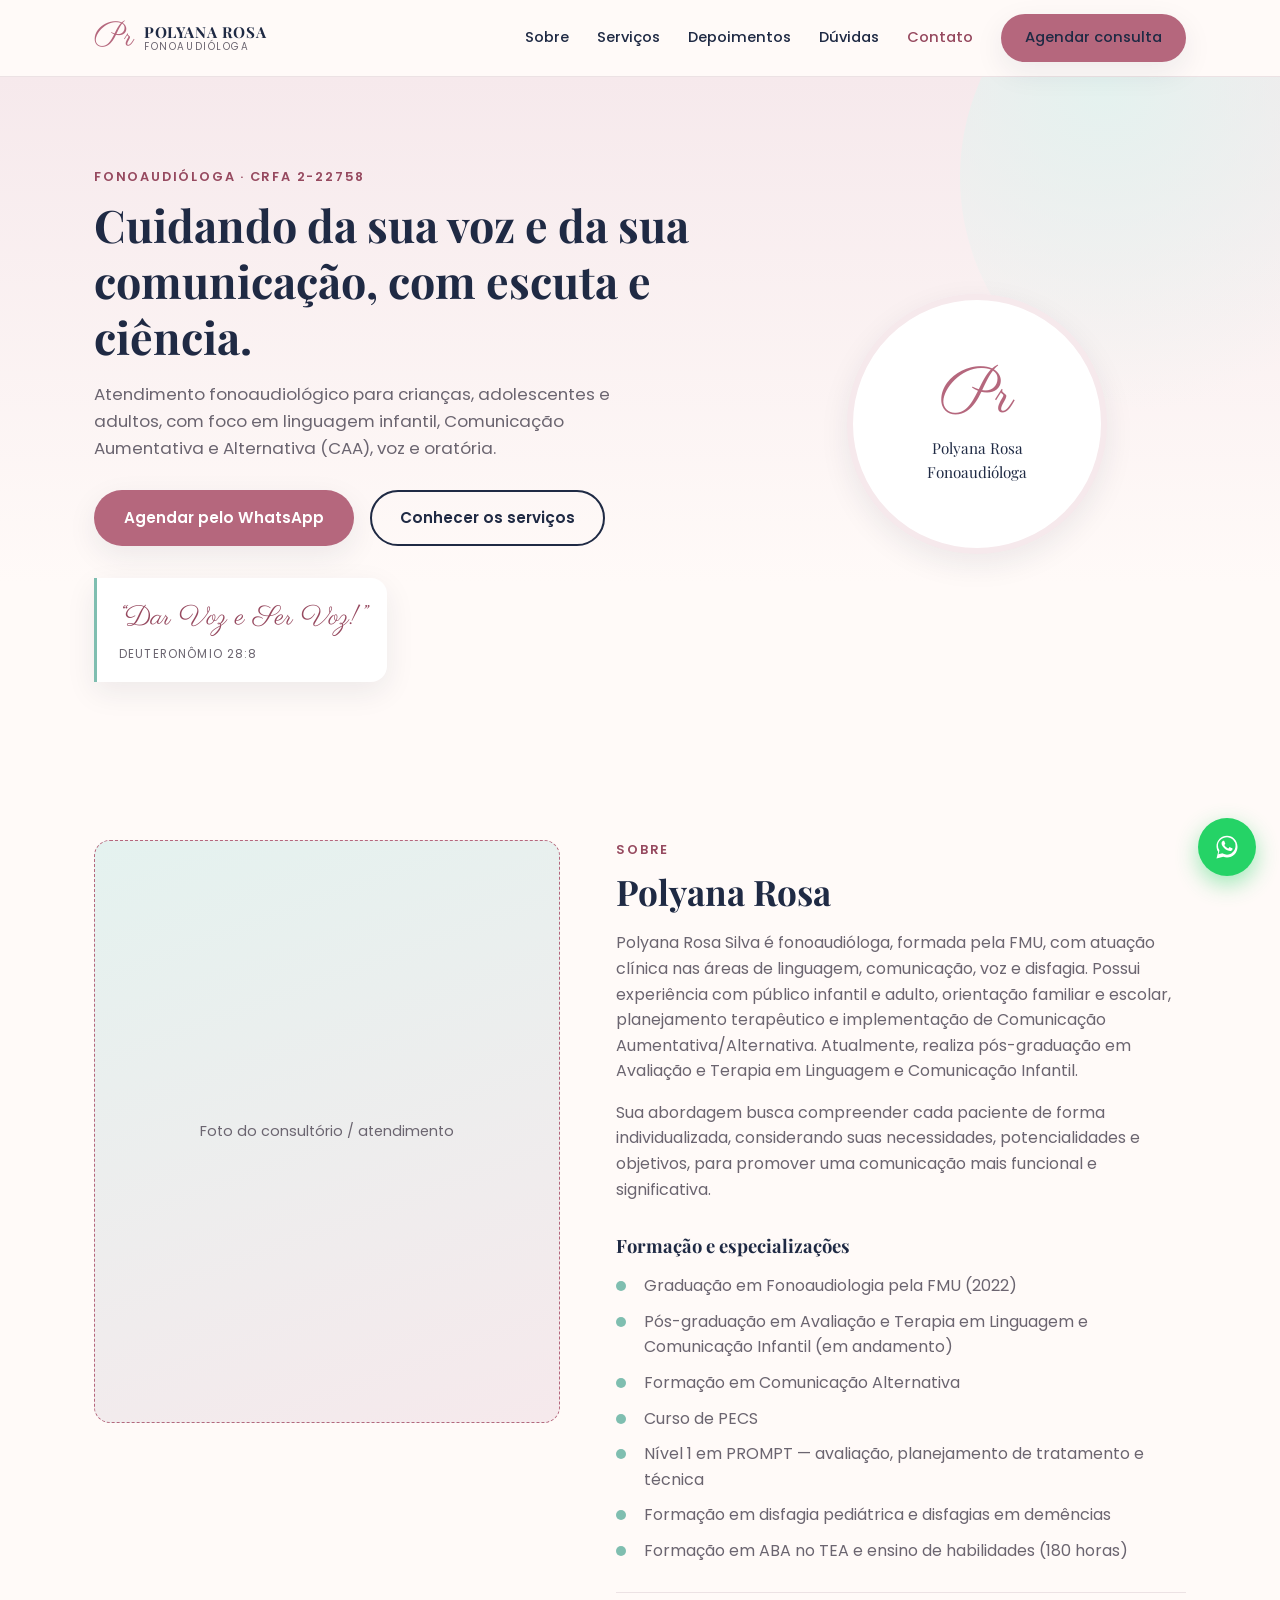
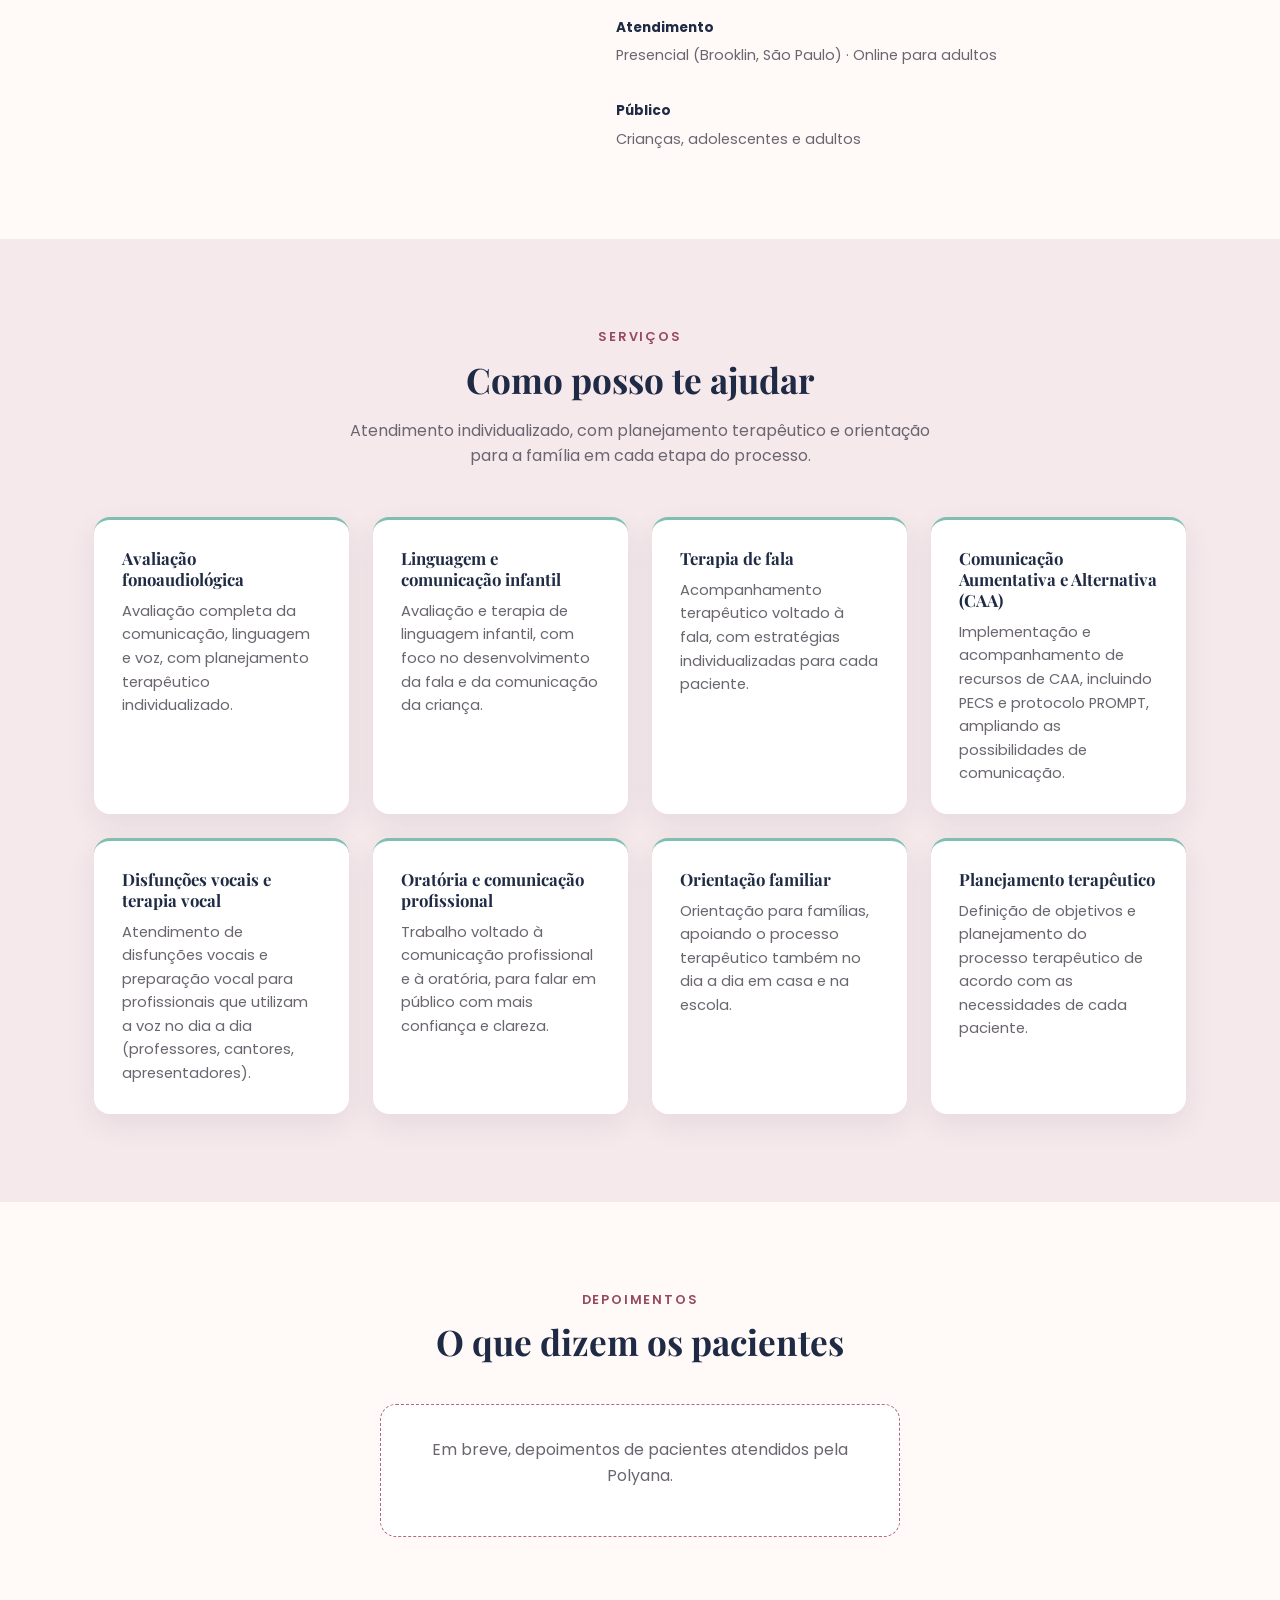
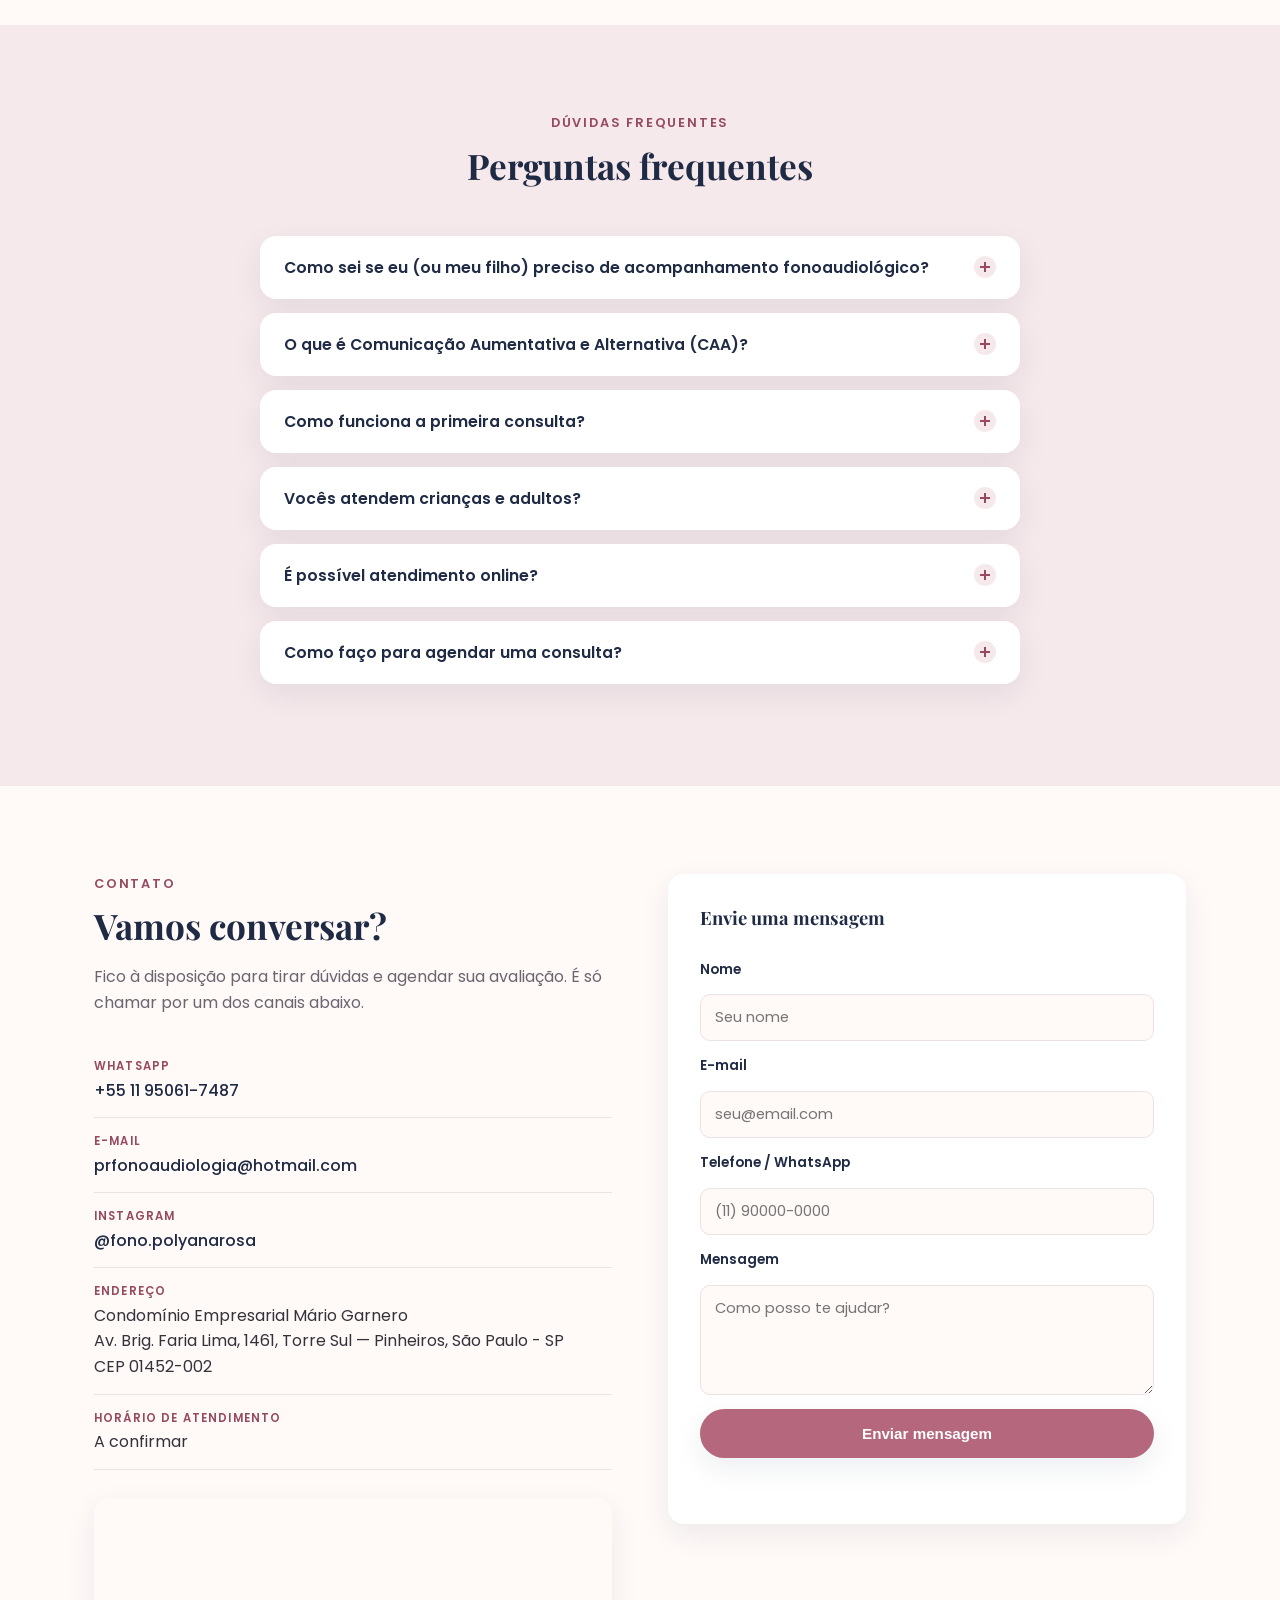
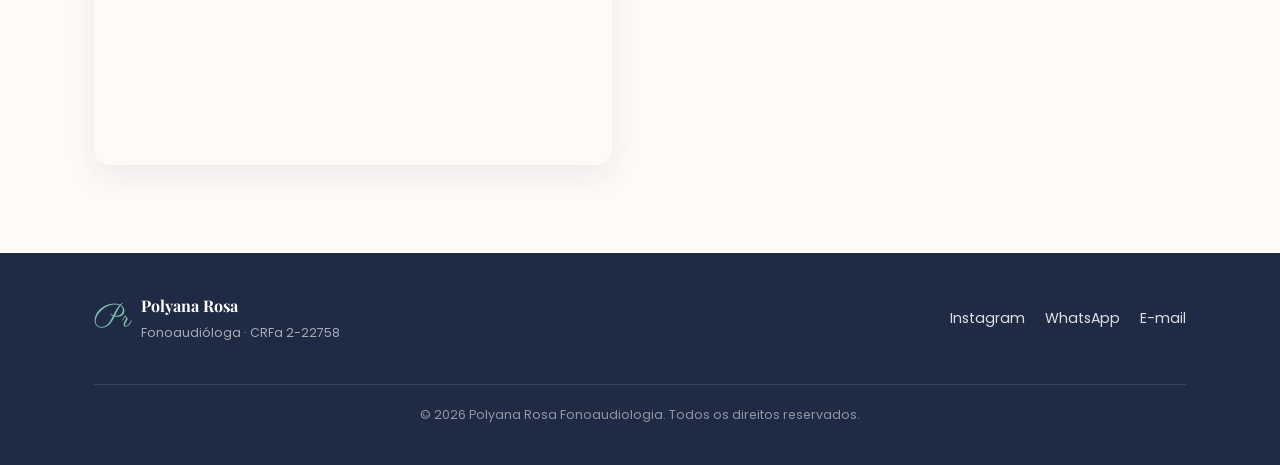
==== prfonoaudiologia-site/prfonoaudiologia-site/index.html @ d2ad6adc "add archives of project site poly fono add files projetct site version 0" ====
<!DOCTYPE html>
<html lang="pt-BR">
<head>
<meta charset="UTF-8">
<meta name="viewport" content="width=device-width, initial-scale=1.0">
<title>Polyana Rosa | Fonoaudióloga em Brooklin, São Paulo</title>
<meta name="description" content="Polyana Rosa, fonoaudióloga (CRFa 2-22758). Atendimento em linguagem infantil, Comunicação Alternativa (CAA), voz e oratória. Consultório no Brooklin, São Paulo.">

<!-- Open Graph / compartilhamento no WhatsApp e redes sociais -->
<meta property="og:type" content="website">
<meta property="og:title" content="Polyana Rosa | Fonoaudióloga">
<meta property="og:description" content="Dar Voz e Ser Voz! Atendimento fonoaudiológico em linguagem infantil, Comunicação Alternativa (CAA), voz e oratória. Brooklin, São Paulo.">
<meta property="og:url" content="https://www.prfonoaudiologia.com.br">
<meta property="og:image" content="https://www.prfonoaudiologia.com.br/assets/og-image.jpg">
<meta property="og:locale" content="pt_BR">

<!-- TROCAR: favicon -->
<link rel="icon" type="image/png" href="assets/favicon.png">

<link rel="preconnect" href="https://fonts.googleapis.com">
<link rel="preconnect" href="https://fonts.gstatic.com" crossorigin>
<link href="https://fonts.googleapis.com/css2?family=Parisienne&family=Playfair+Display:ital,wght@0,500;0,600;0,700;1,500;1,600&family=Poppins:wght@300;400;500;600;700&display=swap" rel="stylesheet">

<link rel="stylesheet" href="css/style.css">
</head>
<body>

<!-- ===== HEADER / NAVEGAÇÃO ===== -->
<header class="site-header" id="topo">
  <div class="container header-inner">
    <a href="#topo" class="logo">
      <span class="logo-script">Pr</span>
      <span class="logo-text">
        <strong>POLYANA ROSA</strong>
        <small>FONOAUDIÓLOGA</small>
      </span>
    </a>

    <nav class="main-nav" id="mainNav">
      <a href="#sobre">Sobre</a>
      <a href="#servicos">Serviços</a>
      <a href="#depoimentos">Depoimentos</a>
      <a href="#faq">Dúvidas</a>
      <a href="#contato">Contato</a>
      <a href="https://wa.me/5511950617487?text=Ol%C3%A1%2C%20Polyana!%20Vim%20pelo%20site%20e%20gostaria%20de%20agendar%20uma%20consulta." target="_blank" rel="noopener" class="btn btn-primary btn-nav">Agendar consulta</a>
    </nav>

    <button class="nav-toggle" id="navToggle" aria-label="Abrir menu" aria-expanded="false">
      <span></span><span></span><span></span>
    </button>
  </div>
</header>

<main>

  <!-- ===== HERO / INÍCIO ===== -->
  <section class="hero">
    <div class="hero-shape" aria-hidden="true"></div>
    <div class="container hero-inner">
      <div class="hero-text">
        <p class="eyebrow">Fonoaudióloga · CRFa 2-22758</p>
        <h1>Cuidando da sua voz e da sua comunicação, com escuta e ciência.</h1>
        <p class="hero-lede">
          Atendimento fonoaudiológico para crianças, adolescentes e adultos, com foco em
          linguagem infantil, Comunicação Aumentativa e Alternativa (CAA), voz e oratória.
        </p>
        <div class="hero-actions">
          <a href="https://wa.me/5511950617487?text=Ol%C3%A1%2C%20Polyana!%20Vim%20pelo%20site%20e%20gostaria%20de%20agendar%20uma%20consulta." target="_blank" rel="noopener" class="btn btn-primary">
            Agendar pelo WhatsApp
          </a>
          <a href="#servicos" class="btn btn-outline">Conhecer os serviços</a>
        </div>
        <blockquote class="hero-motto">
          “Dar Voz e Ser Voz!”
          <cite>Deuteronômio 28:8</cite>
        </blockquote>
      </div>

      <div class="hero-media">
        <!-- TROCAR: substituir por foto profissional da Polyana (retrato, fundo neutro).
             Enquanto não há foto definitiva, mantemos um selo/monograma decorativo. -->
        <div class="hero-badge">
          <span class="hero-badge-script">Pr</span>
          <span class="hero-badge-caption">Polyana Rosa<br>Fonoaudióloga</span>
        </div>
      </div>
    </div>
  </section>

  <!-- ===== SOBRE ===== -->
  <section id="sobre" class="section">
    <div class="container about-grid">
      <div class="about-media" aria-hidden="true">
        <!-- TROCAR: foto de atendimento (ex: Polyana usando prancha de CAA com paciente) -->
        <div class="about-media-placeholder">
          <span>Foto do consultório / atendimento</span>
        </div>
      </div>

      <div class="about-text">
        <p class="eyebrow">Sobre</p>
        <h2>Polyana Rosa</h2>
        <p>
          Polyana Rosa Silva é fonoaudióloga, formada pela FMU, com atuação clínica nas áreas de
          linguagem, comunicação, voz e disfagia. Possui experiência com público infantil e adulto,
          orientação familiar e escolar, planejamento terapêutico e implementação de Comunicação
          Aumentativa/Alternativa. Atualmente, realiza pós-graduação em Avaliação e Terapia em
          Linguagem e Comunicação Infantil.
        </p>
        <p>
          Sua abordagem busca compreender cada paciente de forma individualizada, considerando suas
          necessidades, potencialidades e objetivos, para promover uma comunicação mais funcional e
          significativa.
        </p>

        <h3 class="about-subtitle">Formação e especializações</h3>
        <ul class="check-list">
          <li>Graduação em Fonoaudiologia pela FMU (2022)</li>
          <li>Pós-graduação em Avaliação e Terapia em Linguagem e Comunicação Infantil (em andamento)</li>
          <li>Formação em Comunicação Alternativa</li>
          <li>Curso de PECS</li>
          <li>Nível 1 em PROMPT — avaliação, planejamento de tratamento e técnica</li>
          <li>Formação em disfagia pediátrica e disfagias em demências</li>
          <li>Formação em ABA no TEA e ensino de habilidades (180 horas)</li>
        </ul>

        <div class="about-meta">
          <div>
            <strong>Atendimento</strong>
            <span>Presencial (Brooklin, São Paulo) · Online para adultos</span>
          </div>
          <div>
            <strong>Público</strong>
            <span>Crianças, adolescentes e adultos</span>
          </div>
        </div>
      </div>
    </div>
  </section>

  <!-- ===== SERVIÇOS ===== -->
  <section id="servicos" class="section section-tint">
    <div class="container">
      <p class="eyebrow center">Serviços</p>
      <h2 class="center">Como posso te ajudar</h2>
      <p class="section-lede center">
        Atendimento individualizado, com planejamento terapêutico e orientação para a família em
        cada etapa do processo.
      </p>

      <div class="services-grid">
        <article class="service-card">
          <h3>Avaliação fonoaudiológica</h3>
          <p>Avaliação completa da comunicação, linguagem e voz, com planejamento terapêutico individualizado.</p>
        </article>

        <article class="service-card">
          <h3>Linguagem e comunicação infantil</h3>
          <p>Avaliação e terapia de linguagem infantil, com foco no desenvolvimento da fala e da comunicação da criança.</p>
        </article>

        <article class="service-card">
          <h3>Terapia de fala</h3>
          <p>Acompanhamento terapêutico voltado à fala, com estratégias individualizadas para cada paciente.</p>
        </article>

        <article class="service-card">
          <h3>Comunicação Aumentativa e Alternativa (CAA)</h3>
          <p>Implementação e acompanhamento de recursos de CAA, incluindo PECS e protocolo PROMPT, ampliando as possibilidades de comunicação.</p>
        </article>

        <article class="service-card">
          <h3>Disfunções vocais e terapia vocal</h3>
          <p>Atendimento de disfunções vocais e preparação vocal para profissionais que utilizam a voz no dia a dia (professores, cantores, apresentadores).</p>
        </article>

        <article class="service-card">
          <h3>Oratória e comunicação profissional</h3>
          <p>Trabalho voltado à comunicação profissional e à oratória, para falar em público com mais confiança e clareza.</p>
        </article>

        <article class="service-card">
          <h3>Orientação familiar</h3>
          <p>Orientação para famílias, apoiando o processo terapêutico também no dia a dia em casa e na escola.</p>
        </article>

        <article class="service-card">
          <h3>Planejamento terapêutico</h3>
          <p>Definição de objetivos e planejamento do processo terapêutico de acordo com as necessidades de cada paciente.</p>
        </article>
      </div>
    </div>
  </section>

  <!-- ===== DEPOIMENTOS ===== -->
  <section id="depoimentos" class="section">
    <div class="container">
      <p class="eyebrow center">Depoimentos</p>
      <h2 class="center">O que dizem os pacientes</h2>

      <!-- Seção preparada para receber depoimentos reais no futuro.
           Basta duplicar um .testimonial-card dentro de .testimonials-grid e preencher. -->
      <div class="testimonials-placeholder">
        <p>Em breve, depoimentos de pacientes atendidos pela Polyana.</p>
      </div>

      <!--
      <div class="testimonials-grid">
        <blockquote class="testimonial-card">
          <p>"Texto do depoimento aqui."</p>
          <cite>Nome do paciente / responsável</cite>
        </blockquote>
      </div>
      -->
    </div>
  </section>

  <!-- ===== FAQ ===== -->
  <section id="faq" class="section section-tint">
    <div class="container">
      <p class="eyebrow center">Dúvidas frequentes</p>
      <h2 class="center">Perguntas frequentes</h2>

      <div class="faq-list">
        <div class="faq-item">
          <button class="faq-question" aria-expanded="false">
            Como sei se eu (ou meu filho) preciso de acompanhamento fonoaudiológico?
            <span class="faq-icon" aria-hidden="true"></span>
          </button>
          <div class="faq-answer">
            <p>Sinais como atraso na fala, dificuldade para se comunicar, trocas na fala, alterações
            de voz ou dificuldade em ser compreendido são bons motivos para buscar uma avaliação.
            Na dúvida, uma avaliação inicial ajuda a entender se há necessidade de acompanhamento.</p>
          </div>
        </div>

        <div class="faq-item">
          <button class="faq-question" aria-expanded="false">
            O que é Comunicação Aumentativa e Alternativa (CAA)?
            <span class="faq-icon" aria-hidden="true"></span>
          </button>
          <div class="faq-answer">
            <p>A CAA reúne recursos e estratégias (como pranchas de comunicação, PECS e dispositivos)
            que ampliam a comunicação de pessoas com dificuldade para se expressar verbalmente. Ela
            não substitui a fala — pelo contrário, pode estimulá-la — e é indicada caso a caso, após
            avaliação.</p>
          </div>
        </div>

        <div class="faq-item">
          <button class="faq-question" aria-expanded="false">
            Como funciona a primeira consulta?
            <span class="faq-icon" aria-hidden="true"></span>
          </button>
          <div class="faq-answer">
            <p>A primeira consulta é dedicada à avaliação: entender a história, as queixas e as
            necessidades do paciente (ou da criança e da família) para, a partir disso, montar um
            plano terapêutico individualizado.</p>
          </div>
        </div>

        <div class="faq-item">
          <button class="faq-question" aria-expanded="false">
            Vocês atendem crianças e adultos?
            <span class="faq-icon" aria-hidden="true"></span>
          </button>
          <div class="faq-answer">
            <p>Sim. O atendimento é voltado a crianças, adolescentes e adultos, com abordagem e
            objetivos terapêuticos adaptados a cada faixa etária e necessidade.</p>
          </div>
        </div>

        <div class="faq-item">
          <button class="faq-question" aria-expanded="false">
            É possível atendimento online?
            <span class="faq-icon" aria-hidden="true"></span>
          </button>
          <div class="faq-answer">
            <p>O atendimento é majoritariamente presencial, no consultório no Brooklin (São Paulo).
            O formato online está disponível apenas para pacientes adultos.</p>
          </div>
        </div>

        <div class="faq-item">
          <button class="faq-question" aria-expanded="false">
            Como faço para agendar uma consulta?
            <span class="faq-icon" aria-hidden="true"></span>
          </button>
          <div class="faq-answer">
            <p>O jeito mais rápido é chamar no WhatsApp pelo botão espalhado pelo site — é só
            clicar em "Agendar pelo WhatsApp" para iniciar a conversa.</p>
          </div>
        </div>
      </div>
    </div>
  </section>

  <!-- ===== CONTATO ===== -->
  <section id="contato" class="section">
    <div class="container contact-grid">
      <div class="contact-info">
        <p class="eyebrow">Contato</p>
        <h2>Vamos conversar?</h2>
        <p class="section-lede">
          Fico à disposição para tirar dúvidas e agendar sua avaliação. É só chamar por um dos
          canais abaixo.
        </p>

        <ul class="contact-list">
          <li>
            <span class="contact-label">WhatsApp</span>
            <a href="https://wa.me/5511950617487?text=Ol%C3%A1%2C%20Polyana!%20Vim%20pelo%20site%20e%20gostaria%20de%20agendar%20uma%20consulta." target="_blank" rel="noopener">+55 11 95061-7487</a>
          </li>
          <li>
            <span class="contact-label">E-mail</span>
            <a href="mailto:prfonoaudiologia@hotmail.com">prfonoaudiologia@hotmail.com</a>
          </li>
          <li>
            <span class="contact-label">Instagram</span>
            <a href="https://www.instagram.com/fono.polyanarosa/" target="_blank" rel="noopener">@fono.polyanarosa</a>
          </li>
          <li>
            <span class="contact-label">Endereço</span>
            <span>Condomínio Empresarial Mário Garnero<br>
            Av. Brig. Faria Lima, 1461, Torre Sul — Pinheiros, São Paulo - SP<br>
            CEP 01452-002</span>
          </li>
          <li>
            <span class="contact-label">Horário de atendimento</span>
            <!-- TROCAR: preencher horário de atendimento definitivo -->
            <span>A confirmar</span>
          </li>
        </ul>

        <div class="map-wrapper">
          <iframe
            title="Localização do consultório"
            src="https://www.google.com/maps?q=Av.+Brigadeiro+Faria+Lima,+1461+-+Pinheiros,+S%C3%A3o+Paulo+-+SP,+01452-002&output=embed"
            width="100%" height="260" style="border:0;" allowfullscreen="" loading="lazy" referrerpolicy="no-referrer-when-downgrade">
          </iframe>
        </div>
      </div>

      <div class="contact-form-wrapper">
        <!--
          Formulário de contato via Formspree (gratuito, sem precisar de servidor próprio).
          Passo a passo para ativar:
          1. Criar conta gratuita em https://formspree.io
          2. Criar um novo "Form" e copiar o endpoint (algo como https://formspree.io/f/xxxxxxx)
          3. Substituir "SEU_ENDPOINT_AQUI" abaixo pelo endpoint copiado.
        -->
        <form id="contactForm" class="contact-form" action="https://formspree.io/f/SEU_ENDPOINT_AQUI" method="POST">
          <h3>Envie uma mensagem</h3>

          <label for="name">Nome</label>
          <input type="text" id="name" name="name" required placeholder="Seu nome">

          <label for="email">E-mail</label>
          <input type="email" id="email" name="email" required placeholder="seu@email.com">

          <label for="phone">Telefone / WhatsApp</label>
          <input type="tel" id="phone" name="phone" placeholder="(11) 90000-0000">

          <label for="message">Mensagem</label>
          <textarea id="message" name="message" rows="4" required placeholder="Como posso te ajudar?"></textarea>

          <button type="submit" class="btn btn-primary btn-block">Enviar mensagem</button>
          <p class="form-status" id="formStatus" role="status"></p>
        </form>
      </div>
    </div>
  </section>

</main>

<!-- ===== FOOTER ===== -->
<footer class="site-footer">
  <div class="container footer-inner">
    <div class="footer-brand">
      <span class="logo-script">Pr</span>
      <div>
        <strong>Polyana Rosa</strong>
        <span>Fonoaudióloga · CRFa 2-22758</span>
      </div>
    </div>

    <div class="footer-social">
      <a href="https://www.instagram.com/fono.polyanarosa/" target="_blank" rel="noopener" aria-label="Instagram">Instagram</a>
      <a href="https://wa.me/5511950617487" target="_blank" rel="noopener" aria-label="WhatsApp">WhatsApp</a>
      <a href="mailto:prfonoaudiologia@hotmail.com" aria-label="E-mail">E-mail</a>
    </div>

    <p class="footer-copy">&copy; <span id="year"></span> Polyana Rosa Fonoaudiologia. Todos os direitos reservados.</p>
  </div>
</footer>

<!-- Botão flutuante de WhatsApp -->
<a class="whatsapp-float" href="https://wa.me/5511950617487?text=Ol%C3%A1%2C%20Polyana!%20Vim%20pelo%20site%20e%20gostaria%20de%20agendar%20uma%20consulta." target="_blank" rel="noopener" aria-label="Conversar no WhatsApp">
  <svg viewBox="0 0 32 32" width="28" height="28" aria-hidden="true"><path fill="currentColor" d="M16.01 3C9.38 3 4 8.38 4 15.01c0 2.39.7 4.61 1.9 6.48L4 29l7.68-1.85a11.9 11.9 0 0 0 4.33.81h.01c6.63 0 12.01-5.38 12.01-12.01C28.03 8.38 22.65 3 16.01 3zm0 21.8h-.01c-1.7 0-3.37-.46-4.83-1.33l-.35-.2-4.55 1.1 1.12-4.44-.23-.36a9.75 9.75 0 0 1-1.5-5.56C5.66 9.47 10.29 4.84 16.01 4.84c2.6 0 5.05 1.02 6.89 2.86a9.68 9.68 0 0 1 2.85 6.9c0 5.62-4.63 10.2-9.74 10.2zm5.62-7.65c-.31-.15-1.82-.9-2.1-1-.28-.1-.49-.15-.69.15-.2.31-.79 1-.97 1.2-.18.21-.36.23-.67.08-.31-.15-1.29-.47-2.46-1.51-.91-.81-1.52-1.81-1.7-2.12-.18-.31-.02-.47.13-.62.14-.14.31-.36.46-.54.15-.18.2-.31.31-.51.1-.21.05-.39-.02-.54-.08-.15-.69-1.66-.94-2.28-.25-.6-.5-.52-.69-.53h-.59c-.2 0-.54.08-.82.39-.28.31-1.08 1.05-1.08 2.57s1.1 2.98 1.25 3.19c.15.21 2.17 3.32 5.26 4.65.74.32 1.31.51 1.76.65.74.24 1.41.2 1.94.12.59-.09 1.82-.74 2.08-1.46.26-.72.26-1.33.18-1.46-.08-.13-.28-.21-.59-.36z"/></svg>
</a>

<script src="js/script.js"></script>
</body>
</html>
---- prfonoaudiologia-site/prfonoaudiologia-site/css/style.css ----
/* =========================================================
   Polyana Rosa Fonoaudiologia — estilos
   Paleta: rosé (principal), azul-marinho e verde-água (apoio)
   ========================================================= */

:root {
  --rose: #b5677d;
  --rose-dark: #96495f;
  --rose-light: #f6e9ec;
  --navy: #1f2a44;
  --teal: #7fbeb0;
  --teal-light: #e4f2ef;
  --cream: #fffaf8;
  --white: #ffffff;
  --text: #33313a;
  --text-light: #6b6570;
  --border: #ece2e4;

  --font-script: 'Parisienne', cursive;
  --font-heading: 'Playfair Display', serif;
  --font-body: 'Poppins', sans-serif;

  --radius: 16px;
  --shadow: 0 10px 30px rgba(31, 42, 68, 0.08);
}

* { box-sizing: border-box; }

html { scroll-behavior: smooth; }

body {
  margin: 0;
  font-family: var(--font-body);
  color: var(--text);
  background: var(--cream);
  line-height: 1.6;
}

img { max-width: 100%; display: block; }

.container {
  max-width: 1140px;
  margin: 0 auto;
  padding: 0 24px;
}

h1, h2, h3 {
  font-family: var(--font-heading);
  color: var(--navy);
  margin: 0 0 16px;
  line-height: 1.25;
}

h1 { font-size: clamp(2rem, 4vw, 2.8rem); }
h2 { font-size: clamp(1.6rem, 3vw, 2.2rem); }
h3 { font-size: 1.15rem; }

p { margin: 0 0 16px; color: var(--text-light); }

a { color: var(--rose-dark); text-decoration: none; }

.eyebrow {
  font-size: 0.8rem;
  letter-spacing: 0.14em;
  text-transform: uppercase;
  color: var(--rose-dark);
  font-weight: 600;
  margin-bottom: 10px;
}

.center { text-align: center; margin-left: auto; margin-right: auto; }
.section-lede.center { max-width: 620px; }

.section { padding: 88px 0; }
.section-tint { background: var(--rose-light); }

/* ---------- Botões ---------- */
.btn {
  display: inline-flex;
  align-items: center;
  justify-content: center;
  gap: 8px;
  padding: 14px 28px;
  border-radius: 999px;
  font-weight: 600;
  font-size: 0.95rem;
  border: 2px solid transparent;
  cursor: pointer;
  transition: transform 0.15s ease, box-shadow 0.15s ease, background 0.2s ease, color 0.2s ease;
}
.btn-primary {
  background: var(--rose);
  color: var(--white);
  box-shadow: var(--shadow);
}
.btn-primary:hover { background: var(--rose-dark); transform: translateY(-2px); }
.btn-outline {
  background: transparent;
  border-color: var(--navy);
  color: var(--navy);
}
.btn-outline:hover { background: var(--navy); color: var(--white); transform: translateY(-2px); }
.btn-block { width: 100%; }

/* ---------- Header ---------- */
.site-header {
  position: sticky;
  top: 0;
  z-index: 50;
  background: rgba(255, 250, 248, 0.92);
  backdrop-filter: blur(6px);
  border-bottom: 1px solid var(--border);
}

.header-inner {
  display: flex;
  align-items: center;
  justify-content: space-between;
  padding: 14px 24px;
}

.logo {
  display: flex;
  align-items: center;
  gap: 10px;
}
.logo-script {
  font-family: var(--font-script);
  font-size: 2.1rem;
  color: var(--rose);
  line-height: 1;
}
.logo-text {
  display: flex;
  flex-direction: column;
  line-height: 1.2;
}
.logo-text strong {
  font-family: var(--font-heading);
  font-size: 0.95rem;
  color: var(--navy);
  letter-spacing: 0.04em;
}
.logo-text small {
  font-size: 0.62rem;
  letter-spacing: 0.16em;
  color: var(--text-light);
}

.main-nav {
  display: flex;
  align-items: center;
  gap: 28px;
}
.main-nav a {
  color: var(--navy);
  font-size: 0.92rem;
  font-weight: 500;
}
.main-nav a:hover, .main-nav a.active { color: var(--rose-dark); }
.btn-nav { padding: 10px 22px; }

.nav-toggle {
  display: none;
  flex-direction: column;
  justify-content: center;
  gap: 5px;
  width: 40px;
  height: 40px;
  background: none;
  border: none;
  cursor: pointer;
}
.nav-toggle span {
  display: block;
  height: 2px;
  background: var(--navy);
  border-radius: 2px;
}

/* ---------- Hero ---------- */
.hero {
  position: relative;
  overflow: hidden;
  padding: 90px 0 70px;
  background: linear-gradient(180deg, var(--rose-light) 0%, var(--cream) 75%);
}
.hero-shape {
  position: absolute;
  top: -140px;
  right: -160px;
  width: 480px;
  height: 480px;
  border-radius: 50%;
  background: radial-gradient(circle at 30% 30%, var(--teal-light), transparent 70%);
  z-index: 0;
}
.hero-inner {
  position: relative;
  z-index: 1;
  display: grid;
  grid-template-columns: 1.2fr 0.8fr;
  gap: 48px;
  align-items: center;
}
.hero-lede { font-size: 1.05rem; max-width: 520px; }
.hero-actions {
  display: flex;
  flex-wrap: wrap;
  gap: 16px;
  margin: 28px 0 32px;
}
.hero-motto {
  margin: 0;
  padding: 18px 22px;
  border-left: 3px solid var(--teal);
  background: var(--white);
  border-radius: 0 var(--radius) var(--radius) 0;
  font-family: var(--font-script);
  font-size: 1.7rem;
  color: var(--rose-dark);
  box-shadow: var(--shadow);
  display: inline-block;
}
.hero-motto cite {
  display: block;
  font-family: var(--font-body);
  font-style: normal;
  font-size: 0.72rem;
  letter-spacing: 0.1em;
  text-transform: uppercase;
  color: var(--text-light);
  margin-top: 6px;
}

.hero-media { display: flex; justify-content: center; }
.hero-badge {
  width: 260px;
  height: 260px;
  border-radius: 50%;
  background: var(--white);
  border: 6px solid var(--rose-light);
  box-shadow: var(--shadow);
  display: flex;
  flex-direction: column;
  align-items: center;
  justify-content: center;
  text-align: center;
}
.hero-badge-script {
  font-family: var(--font-script);
  font-size: 4rem;
  color: var(--rose);
  line-height: 1;
}
.hero-badge-caption {
  margin-top: 8px;
  font-family: var(--font-heading);
  font-size: 0.95rem;
  color: var(--navy);
}

/* ---------- Sobre ---------- */
.about-grid {
  display: grid;
  grid-template-columns: 0.9fr 1.1fr;
  gap: 56px;
  align-items: start;
}
.about-media-placeholder {
  aspect-ratio: 4 / 5;
  border-radius: var(--radius);
  background: linear-gradient(160deg, var(--teal-light), var(--rose-light));
  display: flex;
  align-items: center;
  justify-content: center;
  text-align: center;
  color: var(--text-light);
  font-size: 0.9rem;
  padding: 24px;
  border: 1px dashed var(--rose);
}
.about-subtitle { margin-top: 32px; }
.check-list { list-style: none; padding: 0; margin: 0 0 28px; }
.check-list li {
  position: relative;
  padding-left: 28px;
  margin-bottom: 10px;
  color: var(--text-light);
}
.check-list li::before {
  content: "";
  position: absolute;
  left: 0;
  top: 8px;
  width: 10px;
  height: 10px;
  border-radius: 50%;
  background: var(--teal);
}
.about-meta {
  display: flex;
  gap: 32px;
  flex-wrap: wrap;
  border-top: 1px solid var(--border);
  padding-top: 24px;
}
.about-meta strong { display: block; color: var(--navy); font-size: 0.85rem; margin-bottom: 4px; }
.about-meta span { color: var(--text-light); font-size: 0.9rem; }

/* ---------- Serviços ---------- */
.services-grid {
  display: grid;
  grid-template-columns: repeat(auto-fit, minmax(250px, 1fr));
  gap: 24px;
  margin-top: 48px;
}
.service-card {
  background: var(--white);
  border-radius: var(--radius);
  padding: 28px;
  box-shadow: var(--shadow);
  border-top: 3px solid var(--teal);
  transition: transform 0.2s ease;
}
.service-card:hover { transform: translateY(-4px); }
.service-card h3 { margin-bottom: 10px; font-size: 1.05rem; }
.service-card p { margin: 0; font-size: 0.92rem; }

/* ---------- Depoimentos ---------- */
.testimonials-placeholder {
  max-width: 520px;
  margin: 40px auto 0;
  text-align: center;
  padding: 32px;
  border: 1px dashed var(--rose);
  border-radius: var(--radius);
  color: var(--text-light);
  background: var(--white);
}
.testimonials-grid {
  display: grid;
  grid-template-columns: repeat(auto-fit, minmax(260px, 1fr));
  gap: 24px;
  margin-top: 40px;
}
.testimonial-card {
  background: var(--white);
  border-radius: var(--radius);
  padding: 26px;
  box-shadow: var(--shadow);
  margin: 0;
}
.testimonial-card cite {
  display: block;
  margin-top: 12px;
  font-style: normal;
  font-weight: 600;
  color: var(--navy);
  font-size: 0.85rem;
}

/* ---------- FAQ ---------- */
.faq-list { max-width: 760px; margin: 48px auto 0; }
.faq-item {
  background: var(--white);
  border-radius: var(--radius);
  margin-bottom: 14px;
  box-shadow: var(--shadow);
  overflow: hidden;
}
.faq-question {
  width: 100%;
  text-align: left;
  background: none;
  border: none;
  padding: 20px 24px;
  font-family: var(--font-body);
  font-weight: 600;
  font-size: 0.98rem;
  color: var(--navy);
  cursor: pointer;
  display: flex;
  align-items: center;
  justify-content: space-between;
  gap: 16px;
}
.faq-icon {
  flex-shrink: 0;
  width: 22px;
  height: 22px;
  border-radius: 50%;
  background: var(--rose-light);
  position: relative;
}
.faq-icon::before, .faq-icon::after {
  content: "";
  position: absolute;
  background: var(--rose-dark);
  top: 50%; left: 50%;
  transform: translate(-50%, -50%);
}
.faq-icon::before { width: 10px; height: 2px; }
.faq-icon::after { width: 2px; height: 10px; transition: transform 0.2s ease; }
.faq-question[aria-expanded="true"] .faq-icon::after { transform: translate(-50%, -50%) rotate(90deg) scaleY(0); }

.faq-answer {
  max-height: 0;
  overflow: hidden;
  transition: max-height 0.25s ease;
  padding: 0 24px;
}
.faq-answer p { margin: 0 0 20px; font-size: 0.92rem; }
.faq-item.open .faq-answer { max-height: 300px; }

/* ---------- Contato ---------- */
.contact-grid {
  display: grid;
  grid-template-columns: 1fr 1fr;
  gap: 56px;
  align-items: start;
}
.contact-list { list-style: none; padding: 0; margin: 28px 0; }
.contact-list li {
  display: flex;
  flex-direction: column;
  gap: 2px;
  padding: 14px 0;
  border-bottom: 1px solid var(--border);
}
.contact-label {
  font-size: 0.72rem;
  text-transform: uppercase;
  letter-spacing: 0.1em;
  color: var(--rose-dark);
  font-weight: 600;
}
.contact-list a { color: var(--navy); font-weight: 500; }
.map-wrapper {
  border-radius: var(--radius);
  overflow: hidden;
  box-shadow: var(--shadow);
  margin-top: 8px;
}

.contact-form {
  background: var(--white);
  border-radius: var(--radius);
  box-shadow: var(--shadow);
  padding: 32px;
  display: flex;
  flex-direction: column;
  gap: 14px;
}
.contact-form label { font-size: 0.85rem; font-weight: 600; color: var(--navy); }
.contact-form input, .contact-form textarea {
  width: 100%;
  padding: 12px 14px;
  border-radius: 10px;
  border: 1px solid var(--border);
  font-family: var(--font-body);
  font-size: 0.92rem;
  color: var(--text);
  background: var(--cream);
}
.contact-form input:focus, .contact-form textarea:focus {
  outline: none;
  border-color: var(--rose);
}
.form-status { font-size: 0.85rem; min-height: 20px; margin: 0; }

/* ---------- Footer ---------- */
.site-footer {
  background: var(--navy);
  color: rgba(255,255,255,0.85);
  padding: 40px 0;
}
.footer-inner {
  display: flex;
  flex-wrap: wrap;
  align-items: center;
  justify-content: space-between;
  gap: 20px;
}
.footer-brand {
  display: flex;
  align-items: center;
  gap: 10px;
}
.footer-brand .logo-script { font-size: 2rem; color: var(--teal); }
.footer-brand strong { display: block; color: var(--white); font-family: var(--font-heading); }
.footer-brand span { font-size: 0.78rem; color: rgba(255,255,255,0.6); }
.footer-social { display: flex; gap: 20px; }
.footer-social a { color: rgba(255,255,255,0.85); font-size: 0.88rem; }
.footer-social a:hover { color: var(--teal); }
.footer-copy {
  width: 100%;
  text-align: center;
  font-size: 0.78rem;
  color: rgba(255,255,255,0.5);
  margin: 20px 0 0;
  border-top: 1px solid rgba(255,255,255,0.12);
  padding-top: 20px;
}

/* ---------- Botão flutuante WhatsApp ---------- */
.whatsapp-float {
  position: fixed;
  bottom: 24px;
  right: 24px;
  width: 58px;
  height: 58px;
  border-radius: 50%;
  background: #25D366;
  color: var(--white);
  display: flex;
  align-items: center;
  justify-content: center;
  box-shadow: 0 8px 22px rgba(37, 211, 102, 0.45);
  z-index: 60;
  transition: transform 0.2s ease;
}
.whatsapp-float:hover { transform: scale(1.08); }

/* ---------- Responsivo ---------- */
@media (max-width: 900px) {
  .hero-inner { grid-template-columns: 1fr; }
  .hero-media { order: -1; }
  .about-grid { grid-template-columns: 1fr; }
  .contact-grid { grid-template-columns: 1fr; }
}

@media (max-width: 760px) {
  .main-nav {
    position: absolute;
    top: 100%;
    left: 0;
    right: 0;
    background: var(--white);
    flex-direction: column;
    align-items: flex-start;
    padding: 20px 24px 28px;
    gap: 16px;
    border-bottom: 1px solid var(--border);
    box-shadow: var(--shadow);
    display: none;
  }
  .main-nav.open { display: flex; }
  .btn-nav { width: 100%; text-align: center; }
  .nav-toggle { display: flex; }
  .section { padding: 64px 0; }
  .hero { padding-top: 48px; }
}
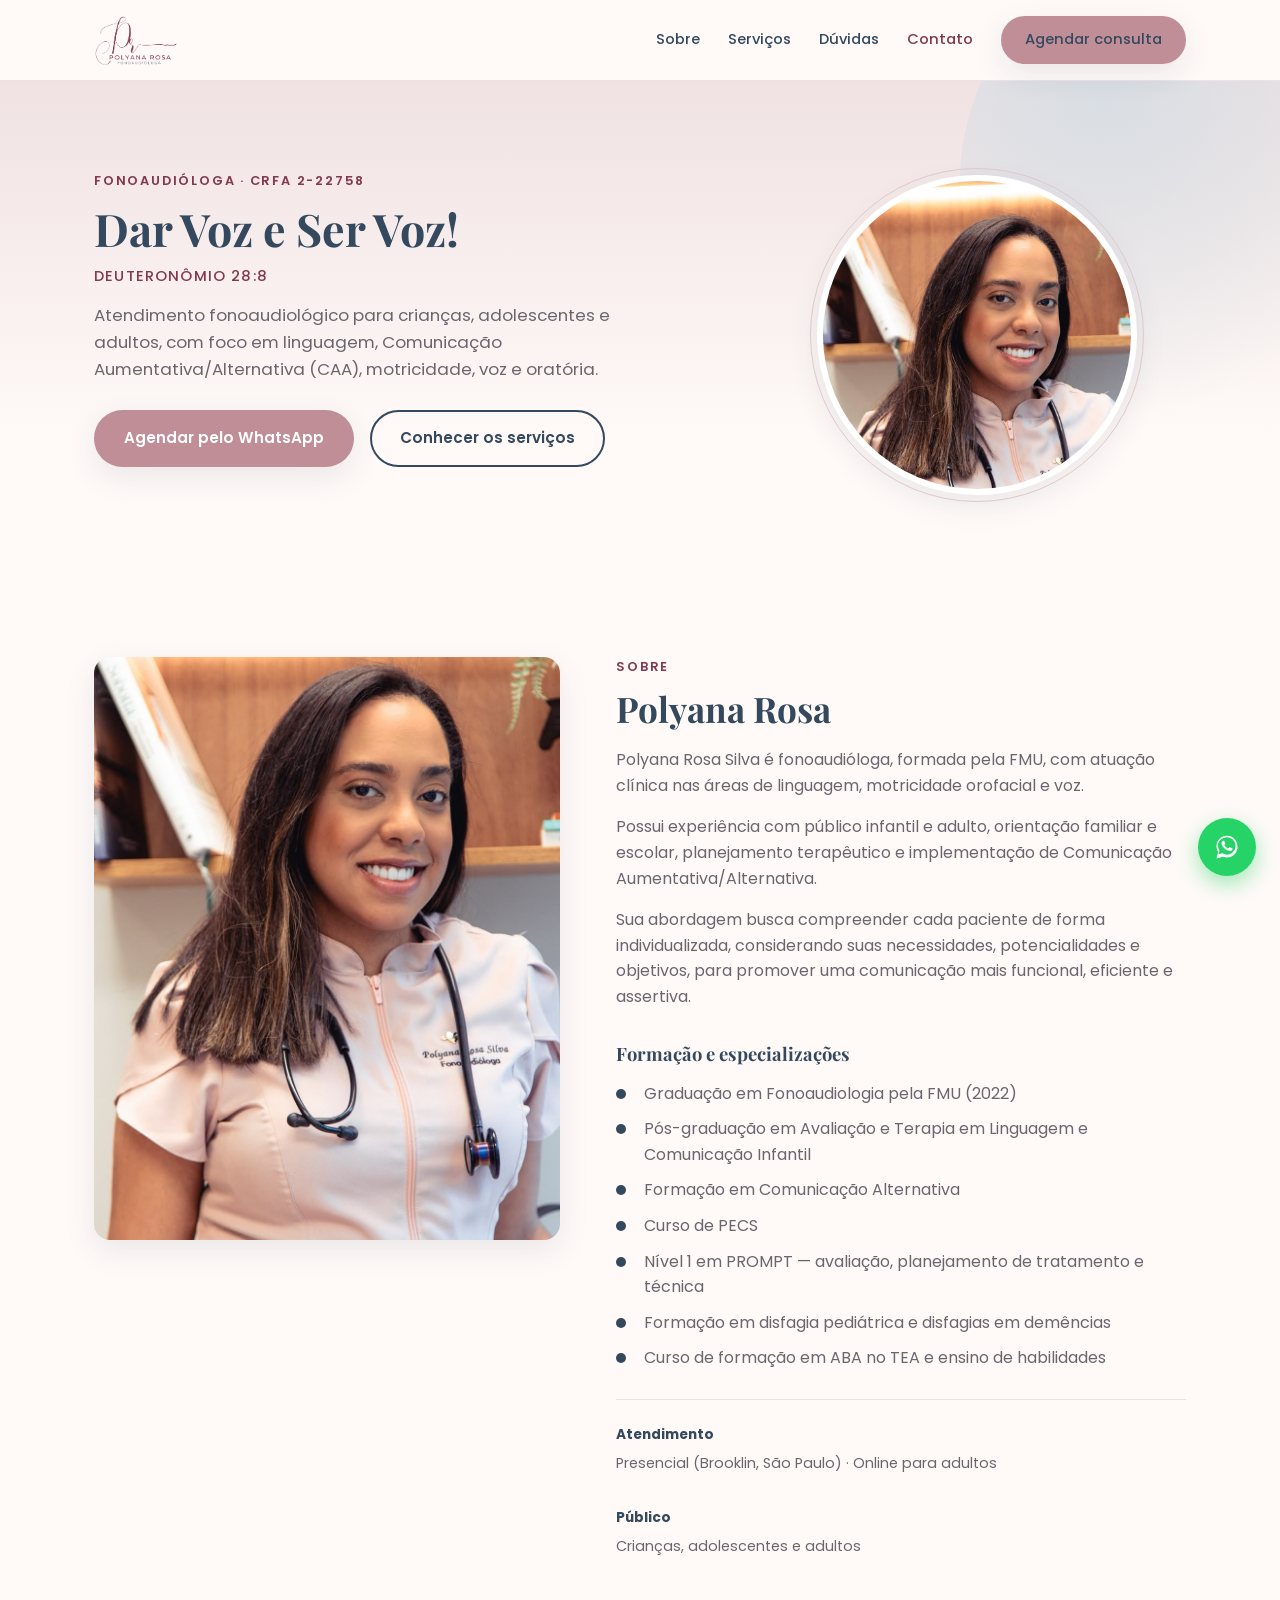
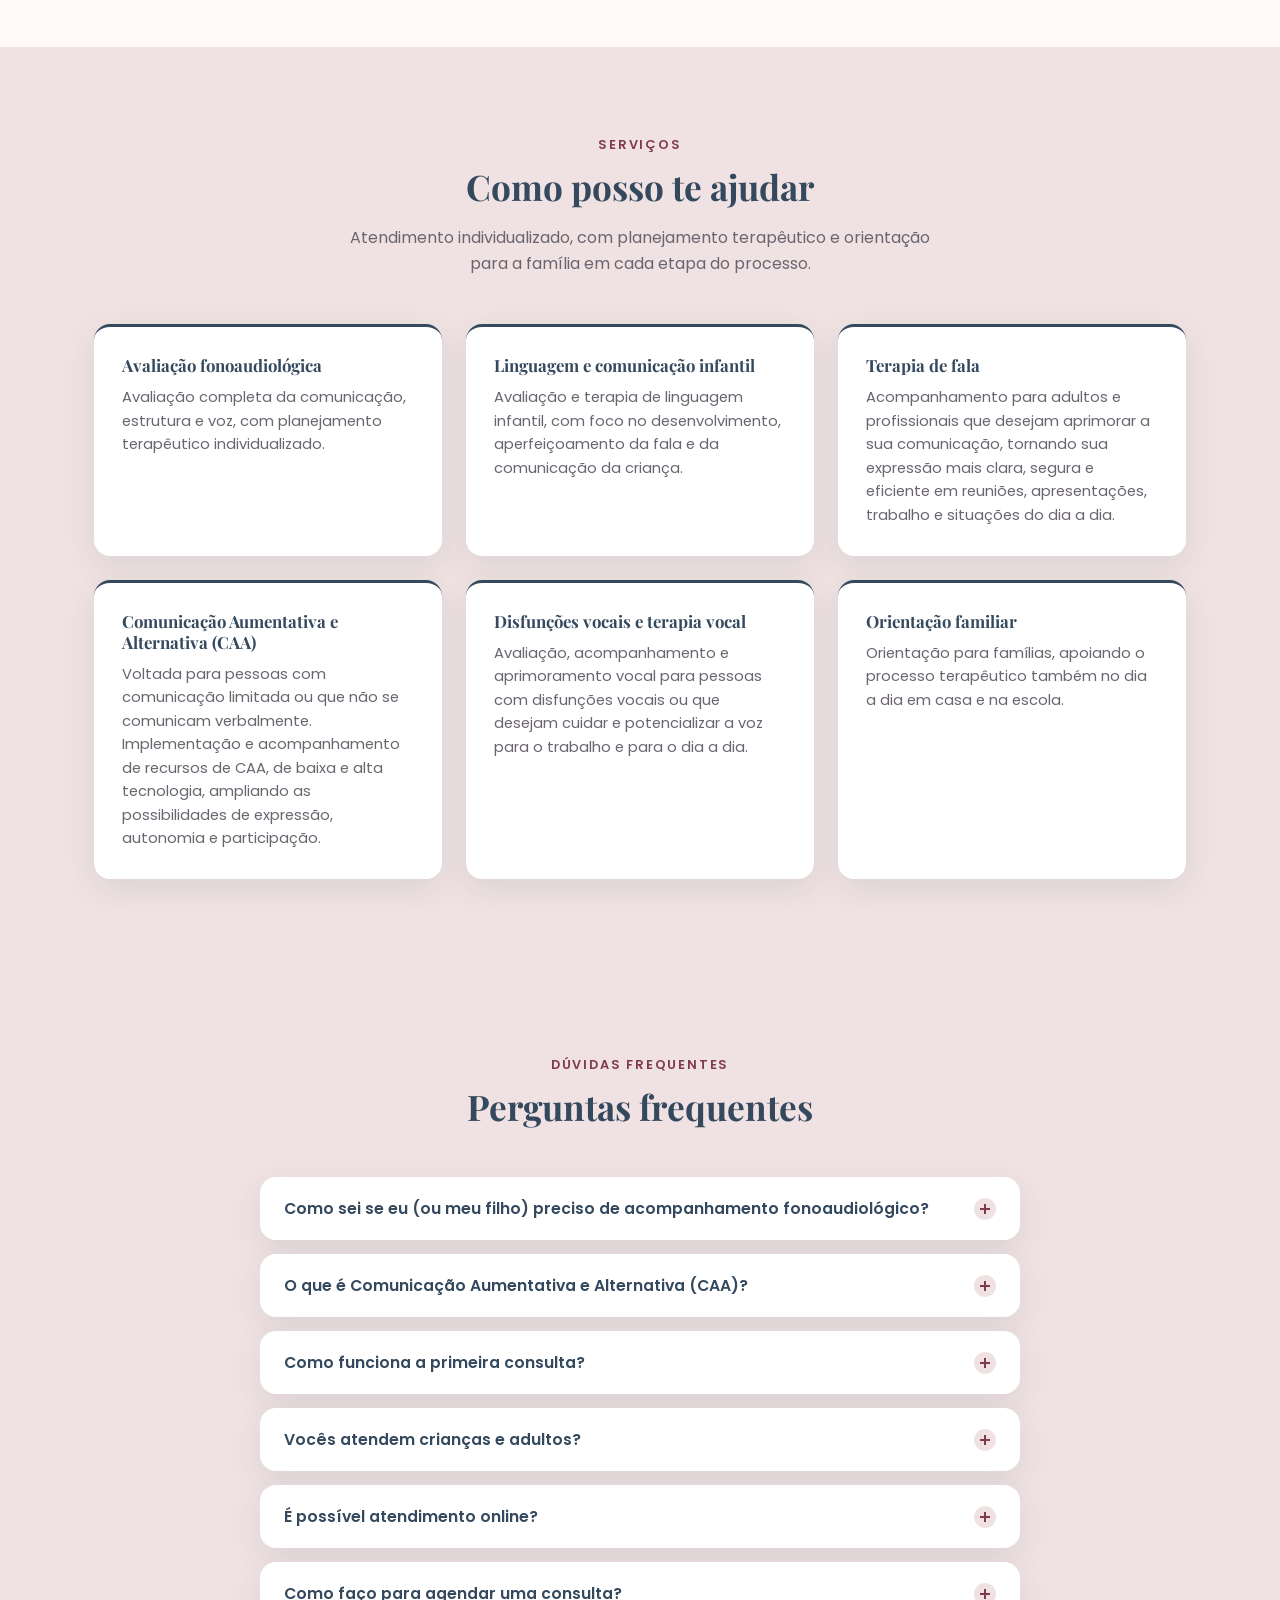
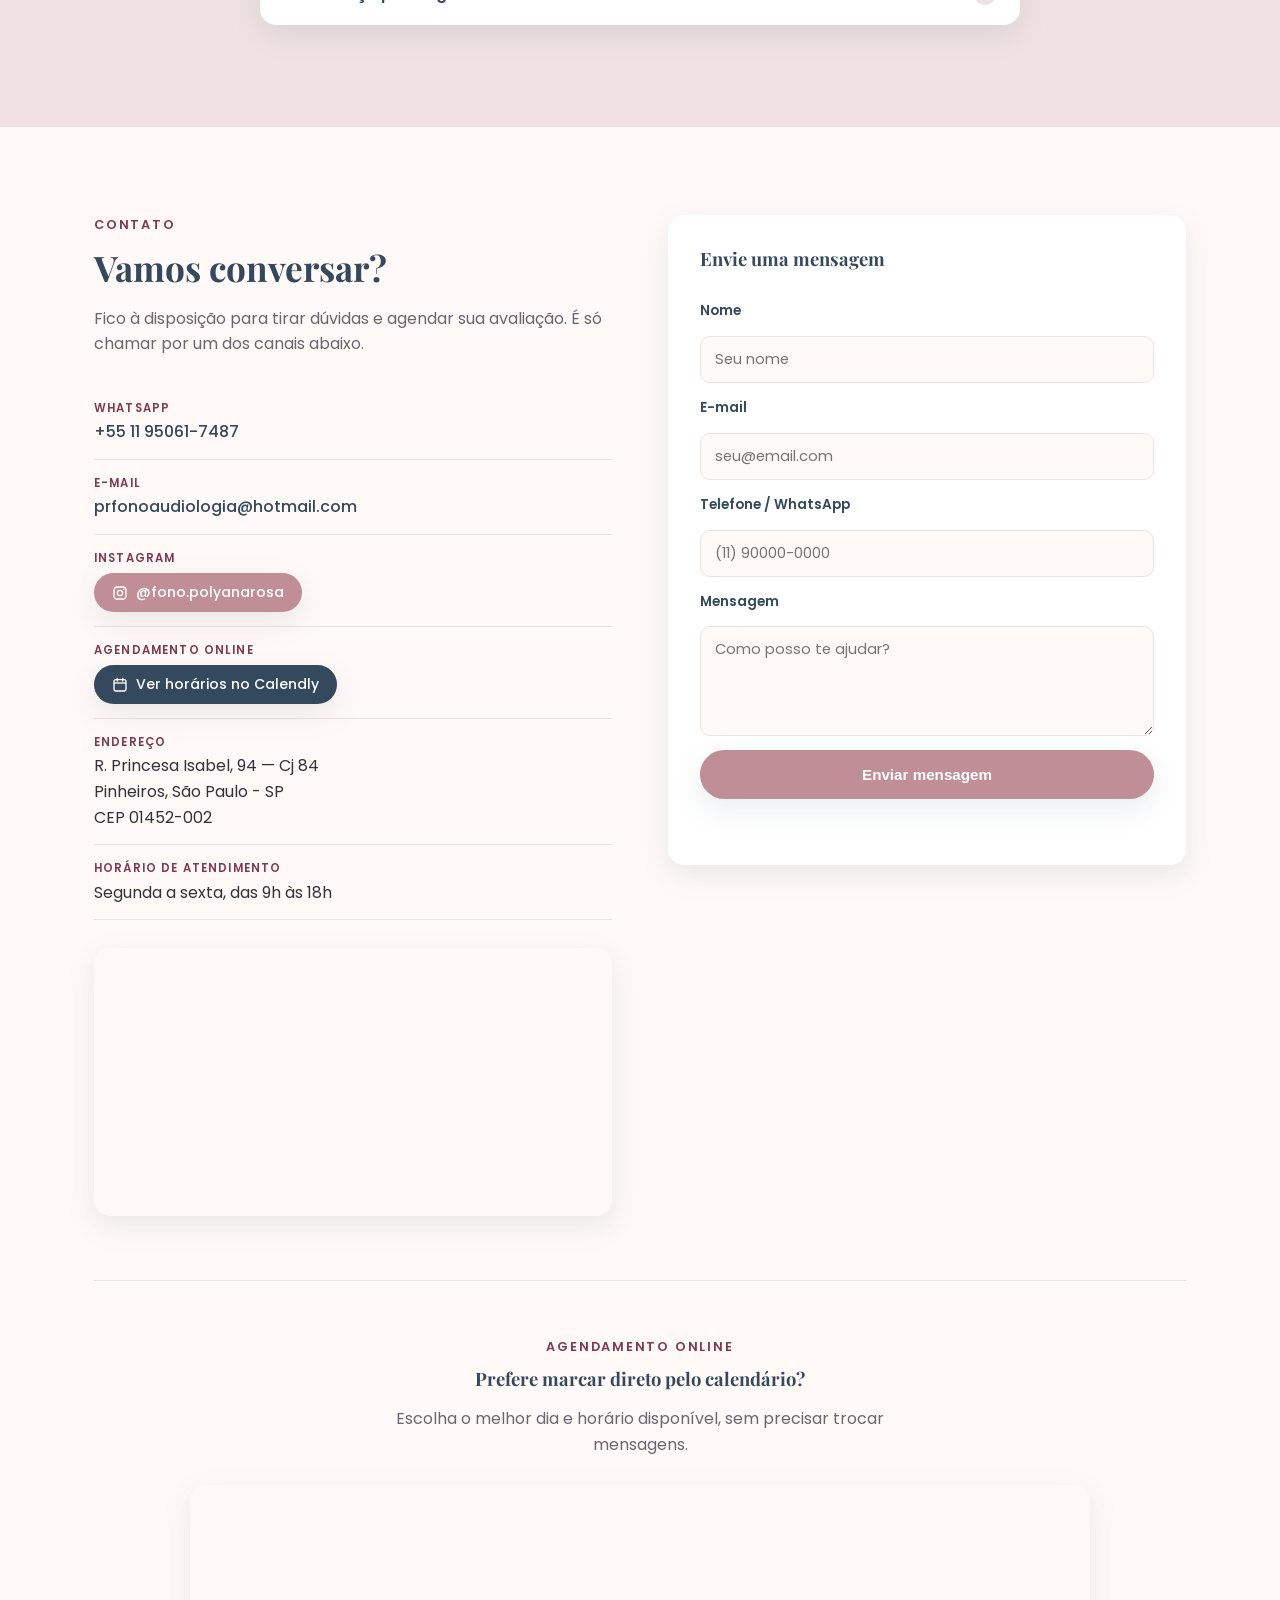
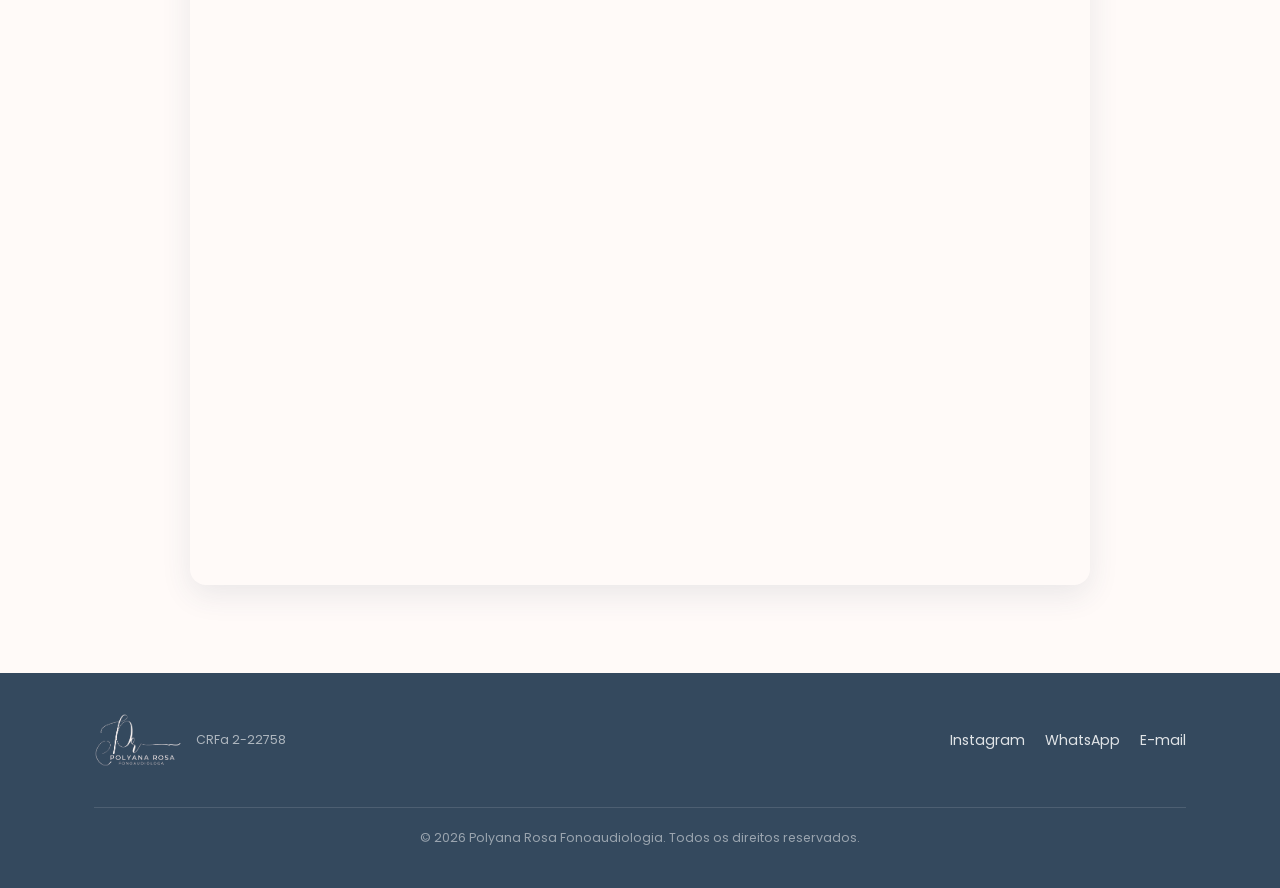
==== commit 946e0fcf: "update name from prnoaudiologia to prfono" ====
--- a/prfonoaudiologia-site/prfonoaudiologia-site/index.html
+++ b/prfonoaudiologia-site/prfonoaudiologia-site/index.html
@@ -10,8 +10,8 @@
 <meta property="og:type" content="website">
 <meta property="og:title" content="Polyana Rosa | Fonoaudióloga">
 <meta property="og:description" content="Dar Voz e Ser Voz! Atendimento fonoaudiológico em linguagem infantil, Comunicação Alternativa (CAA), voz e oratória. Brooklin, São Paulo.">
-<meta property="og:url" content="https://www.prfonoaudiologia.com.br">
-<meta property="og:image" content="https://www.prfonoaudiologia.com.br/assets/og-image.jpg">
+<meta property="og:url" content="https://www.prfono.com.br">
+<meta property="og:image" content="https://www.prfono.com.br/assets/og-image.jpg">
 <meta property="og:locale" content="pt_BR">
 
 <!-- TROCAR: favicon -->
@@ -29,17 +29,12 @@
 <header class="site-header" id="topo">
   <div class="container header-inner">
     <a href="#topo" class="logo">
-      <span class="logo-script">Pr</span>
-      <span class="logo-text">
-        <strong>POLYANA ROSA</strong>
-        <small>FONOAUDIÓLOGA</small>
-      </span>
+      <img src="assets/logo-full-wine.png" alt="Polyana Rosa Fonoaudióloga" class="logo-img">
     </a>
 
     <nav class="main-nav" id="mainNav">
       <a href="#sobre">Sobre</a>
       <a href="#servicos">Serviços</a>
-      <a href="#depoimentos">Depoimentos</a>
       <a href="#faq">Dúvidas</a>
       <a href="#contato">Contato</a>
       <a href="https://wa.me/5511950617487?text=Ol%C3%A1%2C%20Polyana!%20Vim%20pelo%20site%20e%20gostaria%20de%20agendar%20uma%20consulta." target="_blank" rel="noopener" class="btn btn-primary btn-nav">Agendar consulta</a>
@@ -59,10 +54,10 @@
     <div class="container hero-inner">
       <div class="hero-text">
         <p class="eyebrow">Fonoaudióloga · CRFa 2-22758</p>
-        <h1>Cuidando da sua voz e da sua comunicação, com escuta e ciência.</h1>
+        <h1>Dar Voz e Ser Voz!<cite class="hero-cite">Deuteronômio 28:8</cite></h1>
         <p class="hero-lede">
           Atendimento fonoaudiológico para crianças, adolescentes e adultos, com foco em
-          linguagem infantil, Comunicação Aumentativa e Alternativa (CAA), voz e oratória.
+          linguagem, Comunicação Aumentativa/Alternativa (CAA), motricidade, voz e oratória.
         </p>
         <div class="hero-actions">
           <a href="https://wa.me/5511950617487?text=Ol%C3%A1%2C%20Polyana!%20Vim%20pelo%20site%20e%20gostaria%20de%20agendar%20uma%20consulta." target="_blank" rel="noopener" class="btn btn-primary">
@@ -70,18 +65,11 @@
           </a>
           <a href="#servicos" class="btn btn-outline">Conhecer os serviços</a>
         </div>
-        <blockquote class="hero-motto">
-          “Dar Voz e Ser Voz!”
-          <cite>Deuteronômio 28:8</cite>
-        </blockquote>
       </div>
 
       <div class="hero-media">
-        <!-- TROCAR: substituir por foto profissional da Polyana (retrato, fundo neutro).
-             Enquanto não há foto definitiva, mantemos um selo/monograma decorativo. -->
-        <div class="hero-badge">
-          <span class="hero-badge-script">Pr</span>
-          <span class="hero-badge-caption">Polyana Rosa<br>Fonoaudióloga</span>
+        <div class="hero-photo-frame">
+          <img src="assets/photo-hero.jpg" alt="Polyana Rosa, fonoaudióloga" class="hero-photo">
         </div>
       </div>
     </div>
@@ -90,11 +78,8 @@
   <!-- ===== SOBRE ===== -->
   <section id="sobre" class="section">
     <div class="container about-grid">
-      <div class="about-media" aria-hidden="true">
-        <!-- TROCAR: foto de atendimento (ex: Polyana usando prancha de CAA com paciente) -->
-        <div class="about-media-placeholder">
-          <span>Foto do consultório / atendimento</span>
-        </div>
+      <div class="about-media">
+        <img src="assets/photo-about.jpg" alt="Polyana Rosa em seu consultório" class="about-photo">
       </div>
 
       <div class="about-text">
@@ -102,26 +87,27 @@
         <h2>Polyana Rosa</h2>
         <p>
           Polyana Rosa Silva é fonoaudióloga, formada pela FMU, com atuação clínica nas áreas de
-          linguagem, comunicação, voz e disfagia. Possui experiência com público infantil e adulto,
-          orientação familiar e escolar, planejamento terapêutico e implementação de Comunicação
-          Aumentativa/Alternativa. Atualmente, realiza pós-graduação em Avaliação e Terapia em
-          Linguagem e Comunicação Infantil.
+          linguagem, motricidade orofacial e voz.
+        </p>
+        <p>
+          Possui experiência com público infantil e adulto, orientação familiar e escolar,
+          planejamento terapêutico e implementação de Comunicação Aumentativa/Alternativa.
         </p>
         <p>
           Sua abordagem busca compreender cada paciente de forma individualizada, considerando suas
-          necessidades, potencialidades e objetivos, para promover uma comunicação mais funcional e
-          significativa.
+          necessidades, potencialidades e objetivos, para promover uma comunicação mais funcional,
+          eficiente e assertiva.
         </p>
 
         <h3 class="about-subtitle">Formação e especializações</h3>
         <ul class="check-list">
           <li>Graduação em Fonoaudiologia pela FMU (2022)</li>
-          <li>Pós-graduação em Avaliação e Terapia em Linguagem e Comunicação Infantil (em andamento)</li>
+          <li>Pós-graduação em Avaliação e Terapia em Linguagem e Comunicação Infantil</li>
           <li>Formação em Comunicação Alternativa</li>
           <li>Curso de PECS</li>
           <li>Nível 1 em PROMPT — avaliação, planejamento de tratamento e técnica</li>
           <li>Formação em disfagia pediátrica e disfagias em demências</li>
-          <li>Formação em ABA no TEA e ensino de habilidades (180 horas)</li>
+          <li>Curso de formação em ABA no TEA e ensino de habilidades</li>
         </ul>
 
         <div class="about-meta">
@@ -151,67 +137,34 @@
       <div class="services-grid">
         <article class="service-card">
           <h3>Avaliação fonoaudiológica</h3>
-          <p>Avaliação completa da comunicação, linguagem e voz, com planejamento terapêutico individualizado.</p>
+          <p>Avaliação completa da comunicação, estrutura e voz, com planejamento terapêutico individualizado.</p>
         </article>
 
         <article class="service-card">
           <h3>Linguagem e comunicação infantil</h3>
-          <p>Avaliação e terapia de linguagem infantil, com foco no desenvolvimento da fala e da comunicação da criança.</p>
+          <p>Avaliação e terapia de linguagem infantil, com foco no desenvolvimento, aperfeiçoamento da fala e da comunicação da criança.</p>
         </article>
 
         <article class="service-card">
           <h3>Terapia de fala</h3>
-          <p>Acompanhamento terapêutico voltado à fala, com estratégias individualizadas para cada paciente.</p>
+          <p>Acompanhamento para adultos e profissionais que desejam aprimorar a sua comunicação, tornando sua expressão mais clara, segura e eficiente em reuniões, apresentações, trabalho e situações do dia a dia.</p>
         </article>
 
         <article class="service-card">
           <h3>Comunicação Aumentativa e Alternativa (CAA)</h3>
-          <p>Implementação e acompanhamento de recursos de CAA, incluindo PECS e protocolo PROMPT, ampliando as possibilidades de comunicação.</p>
+          <p>Voltada para pessoas com comunicação limitada ou que não se comunicam verbalmente. Implementação e acompanhamento de recursos de CAA, de baixa e alta tecnologia, ampliando as possibilidades de expressão, autonomia e participação.</p>
         </article>
 
         <article class="service-card">
           <h3>Disfunções vocais e terapia vocal</h3>
-          <p>Atendimento de disfunções vocais e preparação vocal para profissionais que utilizam a voz no dia a dia (professores, cantores, apresentadores).</p>
-        </article>
-
-        <article class="service-card">
-          <h3>Oratória e comunicação profissional</h3>
-          <p>Trabalho voltado à comunicação profissional e à oratória, para falar em público com mais confiança e clareza.</p>
+          <p>Avaliação, acompanhamento e aprimoramento vocal para pessoas com disfunções vocais ou que desejam cuidar e potencializar a voz para o trabalho e para o dia a dia.</p>
         </article>
 
         <article class="service-card">
           <h3>Orientação familiar</h3>
           <p>Orientação para famílias, apoiando o processo terapêutico também no dia a dia em casa e na escola.</p>
         </article>
-
-        <article class="service-card">
-          <h3>Planejamento terapêutico</h3>
-          <p>Definição de objetivos e planejamento do processo terapêutico de acordo com as necessidades de cada paciente.</p>
-        </article>
-      </div>
-    </div>
-  </section>
-
-  <!-- ===== DEPOIMENTOS ===== -->
-  <section id="depoimentos" class="section">
-    <div class="container">
-      <p class="eyebrow center">Depoimentos</p>
-      <h2 class="center">O que dizem os pacientes</h2>
-
-      <!-- Seção preparada para receber depoimentos reais no futuro.
-           Basta duplicar um .testimonial-card dentro de .testimonials-grid e preencher. -->
-      <div class="testimonials-placeholder">
-        <p>Em breve, depoimentos de pacientes atendidos pela Polyana.</p>
-      </div>
-
-      <!--
-      <div class="testimonials-grid">
-        <blockquote class="testimonial-card">
-          <p>"Texto do depoimento aqui."</p>
-          <cite>Nome do paciente / responsável</cite>
-        </blockquote>
-      </div>
-      -->
+      </div>
     </div>
   </section>
 
@@ -228,9 +181,11 @@
             <span class="faq-icon" aria-hidden="true"></span>
           </button>
           <div class="faq-answer">
-            <p>Sinais como atraso na fala, dificuldade para se comunicar, trocas na fala, alterações
-            de voz ou dificuldade em ser compreendido são bons motivos para buscar uma avaliação.
-            Na dúvida, uma avaliação inicial ajuda a entender se há necessidade de acompanhamento.</p>
+            <p>Se houver dificuldades ou incômodos relacionados à fala, linguagem, comunicação ou
+            voz, o acompanhamento fonoaudiológico pode ajudar.</p>
+            <p>Mesmo que ainda não exista um problema, você pode buscar orientação para prevenir
+            dificuldades e cuidar da comunicação. Na dúvida, uma primeira consulta pode ser um
+            espaço para conversar, tirar dúvidas e entender se há necessidade de acompanhamento.</p>
           </div>
         </div>
 
@@ -240,10 +195,15 @@
             <span class="faq-icon" aria-hidden="true"></span>
           </button>
           <div class="faq-answer">
-            <p>A CAA reúne recursos e estratégias (como pranchas de comunicação, PECS e dispositivos)
-            que ampliam a comunicação de pessoas com dificuldade para se expressar verbalmente. Ela
-            não substitui a fala — pelo contrário, pode estimulá-la — e é indicada caso a caso, após
-            avaliação.</p>
+            <p>A Comunicação Aumentativa e Alternativa (CAA) reúne estratégias e recursos que ajudam
+            crianças e adultos com comunicação limitada ou que não se comunicam verbalmente a
+            expressar necessidades, ideias, sentimentos e escolhas.</p>
+            <p>Pode ser indicada para pessoas com TEA, apraxia de fala, deficiência intelectual,
+            doenças neurológicas, deficiências múltiplas, condições que afetam temporariamente a
+            fala, vocabulário reduzido, entre outras situações.</p>
+            <p>Os recursos podem ser de baixa ou alta tecnologia, como pranchas de comunicação,
+            símbolos, gestos e aplicativos. O objetivo é ampliar a comunicação, a autonomia e a
+            participação no dia a dia.</p>
           </div>
         </div>
 
@@ -253,9 +213,16 @@
             <span class="faq-icon" aria-hidden="true"></span>
           </button>
           <div class="faq-answer">
-            <p>A primeira consulta é dedicada à avaliação: entender a história, as queixas e as
-            necessidades do paciente (ou da criança e da família) para, a partir disso, montar um
-            plano terapêutico individualizado.</p>
+            <p>A primeira consulta é gratuita e pode ser realizada de forma presencial ou online. É
+            um momento para conversar, conhecer o caso, entender as necessidades, tirar dúvidas e
+            orientar sobre os próximos passos.</p>
+            <p>A partir dessa conversa, verificamos se existe necessidade de acompanhamento
+            fonoaudiológico e qual a melhor forma de conduzir o caso. Quando indicado, seguimos
+            para a avaliação fonoaudiológica, solicitação de exames complementares (se necessário),
+            e posteriormente para o acompanhamento terapêutico individualizado.</p>
+            <p>O jeito mais rápido é entrar em contato pelo WhatsApp, através do botão "Agendar
+            pelo WhatsApp" disponível no site. É só clicar e iniciar a conversa para tirar suas
+            dúvidas e combinar o melhor horário.</p>
           </div>
         </div>
 
@@ -317,39 +284,50 @@
           </li>
           <li>
             <span class="contact-label">Instagram</span>
-            <a href="https://www.instagram.com/fono.polyanarosa/" target="_blank" rel="noopener">@fono.polyanarosa</a>
+            <a class="contact-instagram-btn" href="https://www.instagram.com/fono.polyanarosa/" target="_blank" rel="noopener">
+              <svg width="16" height="16" viewBox="0 0 24 24" fill="none" aria-hidden="true" focusable="false">
+                <rect x="3" y="3" width="18" height="18" rx="5" stroke="currentColor" stroke-width="2"/>
+                <circle cx="12" cy="12" r="4" stroke="currentColor" stroke-width="2"/>
+                <circle cx="17.5" cy="6.5" r="1.2" fill="currentColor"/>
+              </svg>
+              @fono.polyanarosa
+            </a>
+          </li>
+          <li>
+            <span class="contact-label">Agendamento online</span>
+            <a class="contact-calendly-btn" href="https://calendly.com/prfonoaudiologia" target="_blank" rel="noopener">
+              <svg width="16" height="16" viewBox="0 0 24 24" fill="none" aria-hidden="true" focusable="false">
+                <rect x="3" y="4" width="18" height="17" rx="3" stroke="currentColor" stroke-width="2"/>
+                <path d="M3 9h18" stroke="currentColor" stroke-width="2"/>
+                <path d="M8 2v4M16 2v4" stroke="currentColor" stroke-width="2" stroke-linecap="round"/>
+              </svg>
+              Ver horários no Calendly
+            </a>
           </li>
           <li>
             <span class="contact-label">Endereço</span>
-            <span>Condomínio Empresarial Mário Garnero<br>
-            Av. Brig. Faria Lima, 1461, Torre Sul — Pinheiros, São Paulo - SP<br>
+            <span>R. Princesa Isabel, 94 — Cj 84<br>
+            Pinheiros, São Paulo - SP<br>
             CEP 01452-002</span>
           </li>
           <li>
             <span class="contact-label">Horário de atendimento</span>
-            <!-- TROCAR: preencher horário de atendimento definitivo -->
-            <span>A confirmar</span>
+            <span>Segunda a sexta, das 9h às 18h</span>
           </li>
         </ul>
 
         <div class="map-wrapper">
           <iframe
             title="Localização do consultório"
-            src="https://www.google.com/maps?q=Av.+Brigadeiro+Faria+Lima,+1461+-+Pinheiros,+S%C3%A3o+Paulo+-+SP,+01452-002&output=embed"
+            src="https://www.google.com/maps?q=R.+Princesa+Isabel,+94+-+Pinheiros,+S%C3%A3o+Paulo+-+SP,+01452-002&output=embed"
             width="100%" height="260" style="border:0;" allowfullscreen="" loading="lazy" referrerpolicy="no-referrer-when-downgrade">
           </iframe>
         </div>
       </div>
 
       <div class="contact-form-wrapper">
-        <!--
-          Formulário de contato via Formspree (gratuito, sem precisar de servidor próprio).
-          Passo a passo para ativar:
-          1. Criar conta gratuita em https://formspree.io
-          2. Criar um novo "Form" e copiar o endpoint (algo como https://formspree.io/f/xxxxxxx)
-          3. Substituir "SEU_ENDPOINT_AQUI" abaixo pelo endpoint copiado.
-        -->
-        <form id="contactForm" class="contact-form" action="https://formspree.io/f/SEU_ENDPOINT_AQUI" method="POST">
+        <!-- Formulário de contato via Formspree (gratuito, sem precisar de servidor próprio). -->
+        <form id="contactForm" class="contact-form" action="https://formspree.io/f/mppzabrn" method="POST">
           <h3>Envie uma mensagem</h3>
 
           <label for="name">Nome</label>
@@ -367,6 +345,15 @@
           <button type="submit" class="btn btn-primary btn-block">Enviar mensagem</button>
           <p class="form-status" id="formStatus" role="status"></p>
         </form>
+      </div>
+    </div>
+
+    <div class="container">
+      <div class="calendly-block">
+        <p class="eyebrow">Agendamento online</p>
+        <h3>Prefere marcar direto pelo calendário?</h3>
+        <p class="section-lede">Escolha o melhor dia e horário disponível, sem precisar trocar mensagens.</p>
+        <div class="calendly-inline-widget" data-url="https://calendly.com/prfonoaudiologia" style="min-width:280px;height:700px;"></div>
       </div>
     </div>
   </section>
@@ -377,11 +364,8 @@
 <footer class="site-footer">
   <div class="container footer-inner">
     <div class="footer-brand">
-      <span class="logo-script">Pr</span>
-      <div>
-        <strong>Polyana Rosa</strong>
-        <span>Fonoaudióloga · CRFa 2-22758</span>
-      </div>
+      <img src="assets/logo-full-white.png" alt="Polyana Rosa Fonoaudióloga" class="footer-logo-img">
+      <span class="footer-crfa">CRFa 2-22758</span>
     </div>
 
     <div class="footer-social">
@@ -399,6 +383,7 @@
   <svg viewBox="0 0 32 32" width="28" height="28" aria-hidden="true"><path fill="currentColor" d="M16.01 3C9.38 3 4 8.38 4 15.01c0 2.39.7 4.61 1.9 6.48L4 29l7.68-1.85a11.9 11.9 0 0 0 4.33.81h.01c6.63 0 12.01-5.38 12.01-12.01C28.03 8.38 22.65 3 16.01 3zm0 21.8h-.01c-1.7 0-3.37-.46-4.83-1.33l-.35-.2-4.55 1.1 1.12-4.44-.23-.36a9.75 9.75 0 0 1-1.5-5.56C5.66 9.47 10.29 4.84 16.01 4.84c2.6 0 5.05 1.02 6.89 2.86a9.68 9.68 0 0 1 2.85 6.9c0 5.62-4.63 10.2-9.74 10.2zm5.62-7.65c-.31-.15-1.82-.9-2.1-1-.28-.1-.49-.15-.69.15-.2.31-.79 1-.97 1.2-.18.21-.36.23-.67.08-.31-.15-1.29-.47-2.46-1.51-.91-.81-1.52-1.81-1.7-2.12-.18-.31-.02-.47.13-.62.14-.14.31-.36.46-.54.15-.18.2-.31.31-.51.1-.21.05-.39-.02-.54-.08-.15-.69-1.66-.94-2.28-.25-.6-.5-.52-.69-.53h-.59c-.2 0-.54.08-.82.39-.28.31-1.08 1.05-1.08 2.57s1.1 2.98 1.25 3.19c.15.21 2.17 3.32 5.26 4.65.74.32 1.31.51 1.76.65.74.24 1.41.2 1.94.12.59-.09 1.82-.74 2.08-1.46.26-.72.26-1.33.18-1.46-.08-.13-.28-.21-.59-.36z"/></svg>
 </a>
 
+<script src="https://assets.calendly.com/assets/external/widget.js" async></script>
 <script src="js/script.js"></script>
 </body>
 </html>
--- a/prfonoaudiologia-site/prfonoaudiologia-site/css/style.css
+++ b/prfonoaudiologia-site/prfonoaudiologia-site/css/style.css
@@ -1,15 +1,16 @@
 /* =========================================================
    Polyana Rosa Fonoaudiologia — estilos
-   Paleta: rosé (principal), azul-marinho e verde-água (apoio)
+   Paleta oficial: vinho + mauve (principais) e azul-marinho (apoio)
    ========================================================= */
 
 :root {
-  --rose: #b5677d;
-  --rose-dark: #96495f;
-  --rose-light: #f6e9ec;
-  --navy: #1f2a44;
-  --teal: #7fbeb0;
-  --teal-light: #e4f2ef;
+  /* Paleta oficial da marca (extraída da identidade visual da Polyana) */
+  --rose: #c08e97;      /* mauve — cor de apoio, botões secundários */
+  --rose-dark: #813951; /* vinho — cor principal (CTAs, destaques, logo) */
+  --rose-light: #f0e2e2;/* rosa muito claro — fundos de seção */
+  --pink-mid: #dfc8ce;  /* rosa claro — tons intermediários, bordas */
+  --navy: #34495e;      /* azul-marinho — texto de apoio, rodapé */
+  --navy-tint: #d8dee4; /* azul-marinho bem clarinho — formas decorativas */
   --cream: #fffaf8;
   --white: #ffffff;
   --text: #33313a;
@@ -21,7 +22,7 @@
   --font-body: 'Poppins', sans-serif;
 
   --radius: 16px;
-  --shadow: 0 10px 30px rgba(31, 42, 68, 0.08);
+  --shadow: 0 10px 30px rgba(52, 73, 94, 0.1);
 }
 
 * { box-sizing: border-box; }
@@ -122,29 +123,10 @@
 .logo {
   display: flex;
   align-items: center;
-  gap: 10px;
-}
-.logo-script {
-  font-family: var(--font-script);
-  font-size: 2.1rem;
-  color: var(--rose);
-  line-height: 1;
-}
-.logo-text {
-  display: flex;
-  flex-direction: column;
-  line-height: 1.2;
-}
-.logo-text strong {
-  font-family: var(--font-heading);
-  font-size: 0.95rem;
-  color: var(--navy);
-  letter-spacing: 0.04em;
-}
-.logo-text small {
-  font-size: 0.62rem;
-  letter-spacing: 0.16em;
-  color: var(--text-light);
+}
+.logo-img {
+  height: 52px;
+  width: auto;
 }
 
 .main-nav {
@@ -192,7 +174,7 @@
   width: 480px;
   height: 480px;
   border-radius: 50%;
-  background: radial-gradient(circle at 30% 30%, var(--teal-light), transparent 70%);
+  background: radial-gradient(circle at 30% 30%, var(--navy-tint), transparent 70%);
   z-index: 0;
 }
 .hero-inner {
@@ -210,54 +192,34 @@
   gap: 16px;
   margin: 28px 0 32px;
 }
-.hero-motto {
-  margin: 0;
-  padding: 18px 22px;
-  border-left: 3px solid var(--teal);
-  background: var(--white);
-  border-radius: 0 var(--radius) var(--radius) 0;
-  font-family: var(--font-script);
-  font-size: 1.7rem;
-  color: var(--rose-dark);
-  box-shadow: var(--shadow);
-  display: inline-block;
-}
-.hero-motto cite {
+.hero-cite {
   display: block;
   font-family: var(--font-body);
   font-style: normal;
-  font-size: 0.72rem;
-  letter-spacing: 0.1em;
+  font-size: 0.92rem;
+  font-weight: 500;
+  letter-spacing: 0.08em;
   text-transform: uppercase;
-  color: var(--text-light);
-  margin-top: 6px;
+  color: var(--rose-dark);
+  margin-top: 10px;
 }
 
 .hero-media { display: flex; justify-content: center; }
-.hero-badge {
-  width: 260px;
-  height: 260px;
+.hero-photo-frame {
+  width: 320px;
+  height: 320px;
   border-radius: 50%;
+  overflow: hidden;
   background: var(--white);
-  border: 6px solid var(--rose-light);
-  box-shadow: var(--shadow);
-  display: flex;
-  flex-direction: column;
-  align-items: center;
-  justify-content: center;
-  text-align: center;
-}
-.hero-badge-script {
-  font-family: var(--font-script);
-  font-size: 4rem;
-  color: var(--rose);
-  line-height: 1;
-}
-.hero-badge-caption {
-  margin-top: 8px;
-  font-family: var(--font-heading);
-  font-size: 0.95rem;
-  color: var(--navy);
+  border: 6px solid var(--white);
+  box-shadow: var(--shadow);
+  outline: 1px solid var(--pink-mid);
+  outline-offset: 6px;
+}
+.hero-photo {
+  width: 100%;
+  height: 100%;
+  object-fit: cover;
 }
 
 /* ---------- Sobre ---------- */
@@ -267,18 +229,15 @@
   gap: 56px;
   align-items: start;
 }
-.about-media-placeholder {
+.about-media {
+  border-radius: var(--radius);
+  overflow: hidden;
+  box-shadow: var(--shadow);
+}
+.about-photo {
+  width: 100%;
   aspect-ratio: 4 / 5;
-  border-radius: var(--radius);
-  background: linear-gradient(160deg, var(--teal-light), var(--rose-light));
-  display: flex;
-  align-items: center;
-  justify-content: center;
-  text-align: center;
-  color: var(--text-light);
-  font-size: 0.9rem;
-  padding: 24px;
-  border: 1px dashed var(--rose);
+  object-fit: cover;
 }
 .about-subtitle { margin-top: 32px; }
 .check-list { list-style: none; padding: 0; margin: 0 0 28px; }
@@ -296,7 +255,7 @@
   width: 10px;
   height: 10px;
   border-radius: 50%;
-  background: var(--teal);
+  background: var(--navy);
 }
 .about-meta {
   display: flex;
@@ -311,7 +270,7 @@
 /* ---------- Serviços ---------- */
 .services-grid {
   display: grid;
-  grid-template-columns: repeat(auto-fit, minmax(250px, 1fr));
+  grid-template-columns: repeat(3, 1fr);
   gap: 24px;
   margin-top: 48px;
 }
@@ -320,45 +279,12 @@
   border-radius: var(--radius);
   padding: 28px;
   box-shadow: var(--shadow);
-  border-top: 3px solid var(--teal);
+  border-top: 3px solid var(--navy);
   transition: transform 0.2s ease;
 }
 .service-card:hover { transform: translateY(-4px); }
 .service-card h3 { margin-bottom: 10px; font-size: 1.05rem; }
 .service-card p { margin: 0; font-size: 0.92rem; }
-
-/* ---------- Depoimentos ---------- */
-.testimonials-placeholder {
-  max-width: 520px;
-  margin: 40px auto 0;
-  text-align: center;
-  padding: 32px;
-  border: 1px dashed var(--rose);
-  border-radius: var(--radius);
-  color: var(--text-light);
-  background: var(--white);
-}
-.testimonials-grid {
-  display: grid;
-  grid-template-columns: repeat(auto-fit, minmax(260px, 1fr));
-  gap: 24px;
-  margin-top: 40px;
-}
-.testimonial-card {
-  background: var(--white);
-  border-radius: var(--radius);
-  padding: 26px;
-  box-shadow: var(--shadow);
-  margin: 0;
-}
-.testimonial-card cite {
-  display: block;
-  margin-top: 12px;
-  font-style: normal;
-  font-weight: 600;
-  color: var(--navy);
-  font-size: 0.85rem;
-}
 
 /* ---------- FAQ ---------- */
 .faq-list { max-width: 760px; margin: 48px auto 0; }
@@ -411,7 +337,7 @@
   padding: 0 24px;
 }
 .faq-answer p { margin: 0 0 20px; font-size: 0.92rem; }
-.faq-item.open .faq-answer { max-height: 300px; }
+.faq-item.open .faq-answer { max-height: 900px; }
 
 /* ---------- Contato ---------- */
 .contact-grid {
@@ -436,6 +362,38 @@
   font-weight: 600;
 }
 .contact-list a { color: var(--navy); font-weight: 500; }
+.contact-instagram-btn {
+  display: inline-flex;
+  align-items: center;
+  gap: 8px;
+  width: fit-content;
+  padding: 8px 18px;
+  margin-top: 4px;
+  border-radius: 999px;
+  background: var(--rose);
+  color: var(--white) !important;
+  font-weight: 600;
+  font-size: 0.88rem;
+  box-shadow: var(--shadow);
+  transition: transform 0.15s ease, background 0.2s ease;
+}
+.contact-instagram-btn:hover { background: var(--rose-dark); transform: translateY(-2px); }
+.contact-calendly-btn {
+  display: inline-flex;
+  align-items: center;
+  gap: 8px;
+  width: fit-content;
+  padding: 8px 18px;
+  margin-top: 4px;
+  border-radius: 999px;
+  background: var(--navy);
+  color: var(--white) !important;
+  font-weight: 600;
+  font-size: 0.88rem;
+  box-shadow: var(--shadow);
+  transition: transform 0.15s ease, background 0.2s ease;
+}
+.contact-calendly-btn:hover { background: var(--rose-dark); transform: translateY(-2px); }
 .map-wrapper {
   border-radius: var(--radius);
   overflow: hidden;
@@ -469,6 +427,21 @@
 }
 .form-status { font-size: 0.85rem; min-height: 20px; margin: 0; }
 
+.calendly-block {
+  margin-top: 64px;
+  padding-top: 56px;
+  border-top: 1px solid var(--border);
+  text-align: center;
+}
+.calendly-block .section-lede { max-width: 520px; margin: 0 auto 28px; }
+.calendly-block .calendly-inline-widget {
+  max-width: 900px;
+  margin: 0 auto;
+  border-radius: var(--radius);
+  overflow: hidden;
+  box-shadow: var(--shadow);
+}
+
 /* ---------- Footer ---------- */
 .site-footer {
   background: var(--navy);
@@ -485,14 +458,13 @@
 .footer-brand {
   display: flex;
   align-items: center;
-  gap: 10px;
-}
-.footer-brand .logo-script { font-size: 2rem; color: var(--teal); }
-.footer-brand strong { display: block; color: var(--white); font-family: var(--font-heading); }
-.footer-brand span { font-size: 0.78rem; color: rgba(255,255,255,0.6); }
+  gap: 14px;
+}
+.footer-logo-img { height: 54px; width: auto; }
+.footer-crfa { font-size: 0.78rem; color: rgba(255,255,255,0.6); }
 .footer-social { display: flex; gap: 20px; }
 .footer-social a { color: rgba(255,255,255,0.85); font-size: 0.88rem; }
-.footer-social a:hover { color: var(--teal); }
+.footer-social a:hover { color: var(--rose); }
 .footer-copy {
   width: 100%;
   text-align: center;
@@ -528,6 +500,11 @@
   .hero-media { order: -1; }
   .about-grid { grid-template-columns: 1fr; }
   .contact-grid { grid-template-columns: 1fr; }
+  .services-grid { grid-template-columns: repeat(2, 1fr); }
+}
+
+@media (max-width: 560px) {
+  .services-grid { grid-template-columns: 1fr; }
 }
 
 @media (max-width: 760px) {
